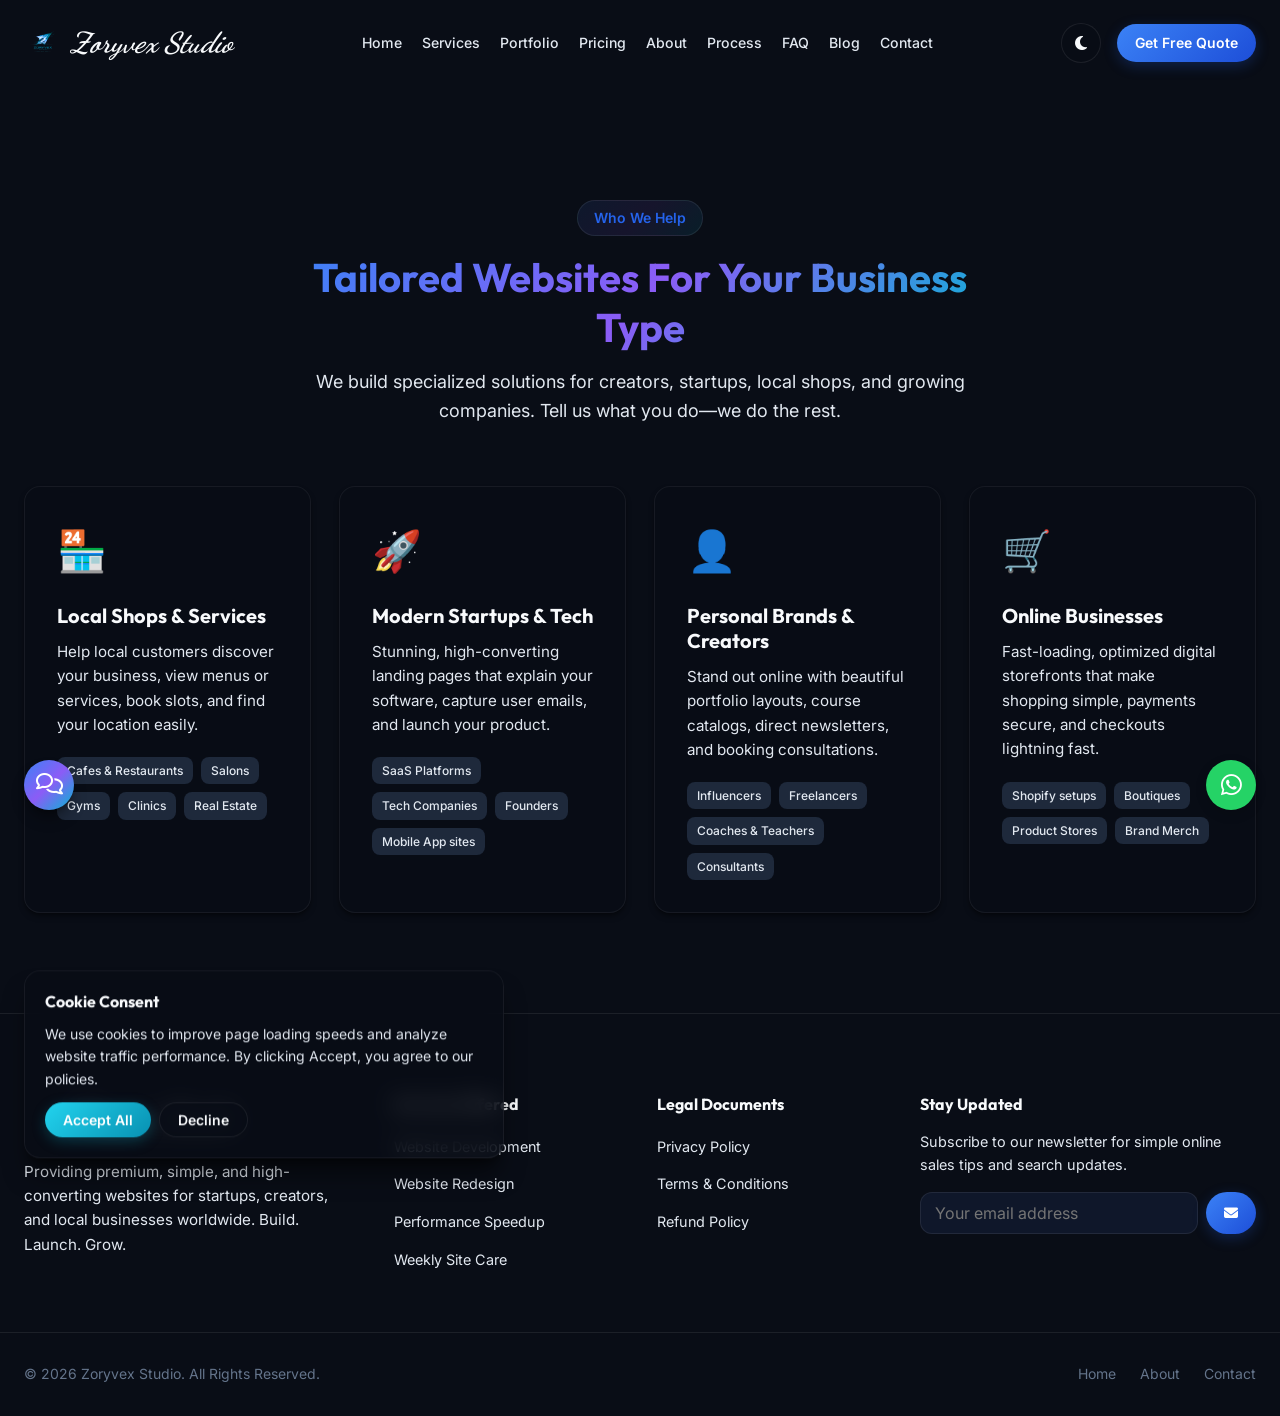
==== about.html @ 4630bd78 "Initialize Zoryvex Studio Portal" ====
<!DOCTYPE html>
<html lang="en">
<head>
  <meta charset="UTF-8">
  <meta name="viewport" content="width=device-width, initial-scale=1.0">
  <title>Zoryvex Studio | Beautiful, Fast & Professional Websites That Help Businesses Grow</title>
  
  <!-- SEO Metadata -->
  <meta name="description" content="From local shops to modern startups, Zoryvex Studio creates premium, fast, and easy-to-understand websites that build trust, attract customers, and grow your business online. Get your free quote today!">
  <meta name="keywords" content="digital agency, website builder, startup website, local business website, e-commerce storefront, personal branding, professional website design">
  <meta name="author" content="Zoryvex Studio">
  
  <!-- Open Graph / Facebook -->
  <meta property="og:type" content="website">
  <meta property="og:title" content="Zoryvex Studio | Professional Websites That Grow Your Business">
  <meta property="og:description" content="Simple, beautiful, and transparent web design for startups, creators, and local businesses. No complex tech talk—just results.">
  <meta property="og:image" content="images/hero-dashboard.png">
  
  <!-- Twitter -->
  <meta property="twitter:card" content="summary_large_image">
  <meta property="twitter:title" content="Zoryvex Studio | Professional Websites That Grow Your Business">
  <meta property="twitter:description" content="Simple, beautiful, and transparent web design for startups, creators, and local businesses. No complex tech talk—just results.">
  <meta property="twitter:image" content="images/hero-dashboard.png">

  <!-- Icons & Fonts -->
  <link rel="stylesheet" href="https://cdnjs.cloudflare.com/ajax/libs/font-awesome/6.4.0/css/all.min.css">
  <link rel="stylesheet" href="css/style.css">
</head>
<body class="dark-theme">

  <!-- ==========================================
       PAGE LOADER
       ========================================== -->
  <div id="page-loader">
    <div class="loader-spinner"></div>
  </div>

  <!-- ==========================================
       HEADER & NAVIGATION
       ========================================== -->
  <header>
    <div class="container nav-container">
      <a href="index.html" class="logo">
        <img src="images/logo.png" alt="Zoryvex Studio Logo" class="logo-icon-img">
        Zoryvex Studio
      </a>
      
      <nav>
        <ul class="nav-links">
          <li><a href="index.html">Home</a></li>
          <li><a href="services.html">Services</a></li>
          <li><a href="portfolio.html">Portfolio</a></li>
          <li><a href="pricing.html">Pricing</a></li>
          <li><a href="about.html">About</a></li>
          <li><a href="process.html">Process</a></li>
          <li><a href="faq.html">FAQ</a></li>
          <li><a href="blog.html">Blog</a></li>
          <li><a href="contact.html">Contact</a></li>
          <li class="mobile-only-cta"><a href="contact.html" class="btn btn-primary">Get Free Quote</a></li>
        </ul>
      </nav>

      <div class="header-right">
        

        <!-- Light/Dark Toggle -->
        <button id="theme-toggle" class="theme-toggle-btn" aria-label="Toggle Theme">
          <i class="fas fa-sun sun-icon"></i>
          <i class="fas fa-moon moon-icon"></i>
        </button>

        <!-- CTA Header Button -->
        <a href="contact.html" class="btn btn-primary btn-sm">Get Free Quote</a>
      </div>

      <!-- Mobile Menu Toggle Button -->
      <button id="mobile-menu-toggle" class="mobile-toggle" aria-label="Toggle Navigation Menu">
        <span class="mobile-toggle-line"></span>
        <span class="mobile-toggle-line"></span>
        <span class="mobile-toggle-line"></span>
      </button>
    </div>
  </header>

  <main style="padding-top: 100px;">
        <section id="about" class="who-we-help section">
      <div class="container">
        <div class="section-header">
          <span class="badge">Who We Help</span>
          <h2>Tailored Websites For Your Business Type</h2>
          <p>We build specialized solutions for creators, startups, local shops, and growing companies. Tell us what you do—we do the rest.</p>
        </div>
        
        <div class="who-grid">
          <!-- Card 1: Local Shops -->
          <div class="glass-card who-card">
            <div class="who-icon">🏪</div>
            <h3>Local Shops & Services</h3>
            <p>Help local customers discover your business, view menus or services, book slots, and find your location easily.</p>
            <div class="who-tags">
              <span class="who-tag">Cafes & Restaurants</span>
              <span class="who-tag">Salons</span>
              <span class="who-tag">Gyms</span>
              <span class="who-tag">Clinics</span>
              <span class="who-tag">Real Estate</span>
            </div>
          </div>

          <!-- Card 2: Startups -->
          <div class="glass-card who-card">
            <div class="who-icon">🚀</div>
            <h3>Modern Startups & Tech</h3>
            <p>Stunning, high-converting landing pages that explain your software, capture user emails, and launch your product.</p>
            <div class="who-tags">
              <span class="who-tag">SaaS Platforms</span>
              <span class="who-tag">Tech Companies</span>
              <span class="who-tag">Founders</span>
              <span class="who-tag">Mobile App sites</span>
            </div>
          </div>

          <!-- Card 3: Personal Brands -->
          <div class="glass-card who-card">
            <div class="who-icon">👤</div>
            <h3>Personal Brands & Creators</h3>
            <p>Stand out online with beautiful portfolio layouts, course catalogs, direct newsletters, and booking consultations.</p>
            <div class="who-tags">
              <span class="who-tag">Influencers</span>
              <span class="who-tag">Freelancers</span>
              <span class="who-tag">Coaches & Teachers</span>
              <span class="who-tag">Consultants</span>
            </div>
          </div>

          <!-- Card 4: E-commerce -->
          <div class="glass-card who-card">
            <div class="who-icon">🛒</div>
            <h3>Online Businesses</h3>
            <p>Fast-loading, optimized digital storefronts that make shopping simple, payments secure, and checkouts lightning fast.</p>
            <div class="who-tags">
              <span class="who-tag">Shopify setups</span>
              <span class="who-tag">Boutiques</span>
              <span class="who-tag">Product Stores</span>
              <span class="who-tag">Brand Merch</span>
            </div>
          </div>
        </div>
      </div>
    </section>

    <!-- ==========================================
         SERVICES SECTION
         ========================================== -->
        <div id="booking-modal" class="modal" aria-hidden="true" role="dialog">
      <div class="modal-content" style="max-width: 520px;">
        <div class="modal-header">
          <h3>Schedule Consultation</h3>
          <span id="close-booking-modal" class="close-modal">&times;</span>
        </div>
        <div class="modal-body">
          <div class="calendar-widget">
            <div class="calendar-header">
              <h4 id="cal-month-title">Month Year</h4>
            </div>
            
            <!-- Calendar Days Header -->
            <div class="calendar-grid">
              <div class="calendar-day-header">Su</div>
              <div class="calendar-day-header">Mo</div>
              <div class="calendar-day-header">Tu</div>
              <div class="calendar-day-header">We</div>
              <div class="calendar-day-header">Th</div>
              <div class="calendar-day-header">Fr</div>
              <div class="calendar-day-header">Sa</div>
            </div>

            <!-- Injected Calendar Days -->
            <div id="cal-days-grid" class="calendar-grid"></div>
            
            <!-- Injected Time slots -->
            <h4 style="margin-top: 16px;">Available Times (EST):</h4>
            <div id="time-slots-container" class="time-slots">
              <p style="font-size: 0.85rem; color: var(--text-tertiary);">Select a date above to display available slots.</p>
            </div>

            <button id="confirm-booking-btn" class="btn btn-accent" style="width: 100%; margin-top: 24px;">Confirm Call Slot</button>
          </div>
        </div>
      </div>
    </div>

  </main>
  
  <!-- ==========================================
       FOOTER
       ========================================== -->
  <footer>
    <div class="container footer-grid">
      <div class="footer-brand">
        <a href="index.html" class="logo">
          <img src="images/logo.png" alt="Zoryvex Studio Logo" class="logo-icon-img">
          Zoryvex Studio
        </a>
        <p>Providing premium, simple, and high-converting websites for startups, creators, and local businesses worldwide. Build. Launch. Grow.</p>
      </div>

      <div class="footer-links-col">
        <h4>Services Offered</h4>
        <ul>
          <li><a href="services.html">Website Development</a></li>
          <li><a href="services.html">Website Redesign</a></li>
          <li><a href="services.html">Performance Speedup</a></li>
          <li><a href="services.html">Weekly Site Care</a></li>
        </ul>
      </div>

      <div class="footer-links-col">
        <h4>Legal Documents</h4>
        <ul>
          <li><a href="privacy.html">Privacy Policy</a></li>
          <li><a href="terms.html">Terms & Conditions</a></li>
          <li><a href="refund.html">Refund Policy</a></li>
        </ul>
      </div>

      <div class="footer-newsletter">
        <h4>Stay Updated</h4>
        <p>Subscribe to our newsletter for simple online sales tips and search updates.</p>
        <form class="newsletter-form" onsubmit="event.preventDefault(); alert('Subscribed successfully!'); this.reset();">
          <input type="email" placeholder="Your email address" required aria-label="Newsletter email input">
          <button type="submit" class="btn btn-primary btn-sm"><i class="fas fa-envelope"></i></button>
        </form>
      </div>
    </div>

    <div class="container footer-bottom">
      <p>© 2026 Zoryvex Studio. All Rights Reserved.</p>
      <div class="footer-bottom-links">
        <a href="index.html">Home</a>
        <a href="about.html">About</a>
        <a href="contact.html">Contact</a>
      </div>
    </div>
  </footer>

  

  <!-- ==========================================
       FLOATING WHATSAPP BUTTON
       ========================================== -->
  <a href="https://wa.me/15559028822" class="floating-whatsapp" target="_blank" aria-label="Chat on WhatsApp">
    <i class="fab fa-whatsapp"></i>
  </a>

  <!-- ==========================================
       BACK TO TOP BUTTON
       ========================================== -->
  <button id="back-to-top" aria-label="Back To Top">
    <i class="fas fa-chevron-up"></i>
  </button>

  <!-- ==========================================
       LIVE CHAT WIDGET
       ========================================== -->
  <div class="live-chat-widget">
    <button id="chat-toggle" class="chat-toggle-btn" aria-label="Open Help Chat">
      <i class="far fa-comments"></i>
    </button>
    
    <div id="chat-box" class="chat-box glass-card">
      <div class="chat-header">
        <h4>Zoryvex Studio Helper</h4>
        <span id="close-chat" class="close-chat">&times;</span>
      </div>
      
      <div id="chat-messages" class="chat-messages">
        <div class="chat-msg bot">
          Hey there! 👋 Welcome to Zoryvex Studio. How can we help grow your business online today?
        </div>
      </div>

      <div class="chat-input-area">
        <input type="text" id="chat-input" placeholder="Type a message..." aria-label="Chat input message">
        <button id="chat-send" class="chat-send-btn" aria-label="Send message"><i class="fas fa-paper-plane"></i></button>
      </div>
    </div>
  </div>

  <!-- ==========================================
       COOKIE CONSENT BANNER
       ========================================== -->
  <div id="cookie-banner" class="cookie-banner glass-card">
    <h4>Cookie Consent</h4>
    <p>We use cookies to improve page loading speeds and analyze website traffic performance. By clicking Accept, you agree to our policies.</p>
    <div class="cookie-buttons">
      <button id="accept-cookies" class="btn btn-accent btn-sm">Accept All</button>
      <button id="decline-cookies" class="btn btn-secondary btn-sm">Decline</button>
    </div>
  </div>

  <!-- Core JavaScript -->
  <script src="js/app.js"></script>
</body>
</html>
---- css/style.css ----
@import url('https://fonts.googleapis.com/css2?family=Inter:wght@300;400;500;600;700&family=Outfit:wght@400;500;600;700;800&family=Dancing+Script:wght@700&display=swap');

/* --- DESIGN SYSTEM & CORE VARIABLES --- */
:root {
  /* Fonts */
  --font-heading: 'Outfit', sans-serif;
  --font-body: 'Inter', sans-serif;

  /* Theme Defaults (Light Mode) */
  --bg-primary: #ffffff;
  --bg-secondary: #f8fafc;
  --bg-tertiary: #f1f5f9;
  --text-primary: #0f172a;
  --text-secondary: #475569;
  --text-tertiary: #94a3b8;
  --border-color: rgba(15, 23, 42, 0.08);
  --border-focus: rgba(37, 99, 235, 0.4);
  --glass-bg: rgba(255, 255, 255, 0.7);
  --glass-border: rgba(15, 23, 42, 0.06);
  --shadow-sm: 0 1px 2px 0 rgba(0, 0, 0, 0.05);
  --shadow-md: 0 4px 6px -1px rgba(0, 0, 0, 0.1), 0 2px 4px -2px rgba(0, 0, 0, 0.1);
  --shadow-lg: 0 10px 15px -3px rgba(0, 0, 0, 0.1), 0 4px 6px -4px rgba(0, 0, 0, 0.1);
  --shadow-xl: 0 20px 25px -5px rgba(0, 0, 0, 0.1), 0 8px 10px -6px rgba(0, 0, 0, 0.1);
  --shadow-glow: 0 0 20px rgba(37, 99, 235, 0.15);
  --scrollbar-thumb: #cbd5e1;
  --scrollbar-track: #f1f5f9;

  /* Brand Accents (Consistent) */
  --primary: #2563eb;
  --primary-rgb: 37, 99, 235;
  --primary-hover: #1d4ed8;
  --primary-gradient: linear-gradient(135deg, #3b82f6 0%, #1d4ed8 100%);
  --secondary: #8b5cf6;
  --secondary-rgb: 139, 92, 246;
  --secondary-hover: #7c3aed;
  --secondary-gradient: linear-gradient(135deg, #a78bfa 0%, #6d28d9 100%);
  --accent: #06b6d4;
  --accent-rgb: 6, 182, 212;
  --accent-hover: #0891b2;
  --accent-gradient: linear-gradient(135deg, #22d3ee 0%, #0891b2 100%);
  
  --mixed-gradient: linear-gradient(135deg, #3b82f6 0%, #8b5cf6 50%, #06b6d4 100%);
  --mixed-gradient-glow: linear-gradient(135deg, rgba(59, 130, 246, 0.1) 0%, rgba(139, 92, 246, 0.1) 50%, rgba(6, 182, 212, 0.1) 100%);

  /* Border Radii */
  --radius-sm: 8px;
  --radius-md: 12px;
  --radius-lg: 16px;
  --radius-xl: 24px;
  --radius-full: 9999px;

  /* Transitions */
  --transition-fast: 0.15s ease;
  --transition-normal: 0.3s cubic-bezier(0.4, 0, 0.2, 1);
  --transition-slow: 0.5s cubic-bezier(0.4, 0, 0.2, 1);
}

/* --- DARK THEME OVERRIDES --- */
body.dark-theme {
  --bg-primary: #090d16;
  --bg-secondary: #0f172a;
  --bg-tertiary: #1e293b;
  --text-primary: #f8fafc;
  --text-secondary: #e2e8f0;
  --text-tertiary: #64748b;
  --border-color: rgba(248, 250, 252, 0.08);
  --border-focus: rgba(37, 99, 235, 0.6);
  --glass-bg: rgba(9, 13, 22, 0.75);
  --glass-border: rgba(248, 250, 252, 0.06);
  --shadow-sm: 0 1px 2px 0 rgba(0, 0, 0, 0.5);
  --shadow-md: 0 4px 6px -1px rgba(0, 0, 0, 0.4), 0 2px 4px -2px rgba(0, 0, 0, 0.4);
  --shadow-lg: 0 10px 15px -3px rgba(0, 0, 0, 0.4), 0 4px 6px -4px rgba(0, 0, 0, 0.4);
  --shadow-xl: 0 20px 25px -5px rgba(0, 0, 0, 0.5), 0 8px 10px -6px rgba(0, 0, 0, 0.5);
  --shadow-glow: 0 0 25px rgba(37, 99, 235, 0.25);
  --scrollbar-thumb: #334155;
  --scrollbar-track: #0f172a;
}

/* --- BASE STYLES --- */
* {
  box-sizing: border-box;
  margin: 0;
  padding: 0;
}

html {
  scroll-behavior: smooth;
}

body {
  font-family: var(--font-body);
  background-color: var(--bg-primary);
  color: var(--text-secondary);
  line-height: 1.6;
  -webkit-font-smoothing: antialiased;
  -moz-osx-font-smoothing: grayscale;
  overflow-x: hidden;
  transition: background-color var(--transition-normal), color var(--transition-normal);
}

h1, h2, h3, h4, h5, h6 {
  font-family: var(--font-heading);
  color: var(--text-primary);
  font-weight: 700;
  line-height: 1.25;
}

a {
  color: inherit;
  text-decoration: none;
  transition: color var(--transition-fast);
}

button, input, select, textarea {
  font-family: inherit;
  font-size: inherit;
}

button {
  cursor: pointer;
  border: none;
  background: none;
}

img {
  max-width: 100%;
  height: auto;
  display: block;
}

/* --- SCROLLBAR --- */
::-webkit-scrollbar {
  width: 10px;
}
::-webkit-scrollbar-track {
  background: var(--scrollbar-track);
}
::-webkit-scrollbar-thumb {
  background: var(--scrollbar-thumb);
  border-radius: var(--radius-full);
}
::-webkit-scrollbar-thumb:hover {
  background: var(--text-tertiary);
}

/* --- REUSABLE UTILITIES & LAYOUTS --- */
.container {
  width: 100%;
  max-width: 1280px;
  margin: 0 auto;
  padding: 0 24px;
}

.section {
  padding: 100px 0;
  position: relative;
}

.section-header {
  text-align: center;
  max-width: 700px;
  margin: 0 auto 60px auto;
}

.section-header h2 {
  font-size: clamp(1.8rem, 4.5vw, 2.5rem);
  margin-bottom: 16px;
  background: var(--mixed-gradient);
  -webkit-background-clip: text;
  -webkit-text-fill-color: transparent;
}

.section-header p {
  font-size: clamp(0.95rem, 1.8vw, 1.125rem);
  color: var(--text-secondary);
}

.badge {
  display: inline-block;
  padding: 6px 16px;
  border-radius: var(--radius-full);
  font-size: 0.875rem;
  font-weight: 600;
  margin-bottom: 16px;
  background: var(--mixed-gradient-glow);
  border: 1px solid var(--border-color);
  color: var(--primary);
}

/* Buttons */
.btn {
  display: inline-flex;
  align-items: center;
  justify-content: center;
  padding: 12px 28px;
  border-radius: var(--radius-full);
  font-weight: 600;
  font-size: 1rem;
  transition: all var(--transition-normal);
  gap: 8px;
}

.btn-primary {
  background: var(--primary-gradient);
  color: #ffffff;
  box-shadow: 0 4px 14px rgba(37, 99, 235, 0.25);
}
.btn-primary:hover {
  transform: translateY(-2px);
  box-shadow: 0 6px 20px rgba(37, 99, 235, 0.35);
  background: linear-gradient(135deg, #2563eb 0%, #1d4ed8 100%);
}

.btn-secondary {
  background: var(--glass-bg);
  border: 1px solid var(--border-color);
  color: var(--text-primary);
}
.btn-secondary:hover {
  background: var(--bg-tertiary);
  transform: translateY(-2px);
}

.btn-accent {
  background: var(--accent-gradient);
  color: #ffffff;
  box-shadow: 0 4px 14px rgba(6, 182, 212, 0.25);
}
.btn-accent:hover {
  transform: translateY(-2px);
  box-shadow: 0 6px 20px rgba(6, 182, 212, 0.35);
}

.btn-sm {
  padding: 8px 18px;
  font-size: 0.875rem;
}

/* Glassmorphism Card base */
.glass-card {
  background: var(--glass-bg);
  border: 1px solid var(--glass-border);
  backdrop-filter: blur(12px);
  -webkit-backdrop-filter: blur(12px);
  border-radius: var(--radius-lg);
  box-shadow: var(--shadow-md);
  transition: all var(--transition-normal);
}
.glass-card:hover {
  transform: translateY(-4px);
  box-shadow: var(--shadow-lg);
  border-color: var(--border-color);
}

/* --- PAGE LOADER --- */
#page-loader {
  position: fixed;
  top: 0;
  left: 0;
  width: 100%;
  height: 100%;
  background: var(--bg-primary);
  z-index: 9999;
  display: flex;
  justify-content: center;
  align-items: center;
  transition: opacity var(--transition-slow) ease;
}
.loader-spinner {
  width: 50px;
  height: 50px;
  border: 4px solid var(--border-color);
  border-top-color: var(--primary);
  border-radius: 50%;
  animation: spin 1s infinite linear;
}
@keyframes spin {
  0% { transform: rotate(0deg); }
  100% { transform: rotate(360deg); }
}

/* --- COOKIE CONSENT --- */
.cookie-banner {
  position: fixed;
  bottom: 24px;
  left: 24px;
  right: 24px;
  max-width: 480px;
  z-index: 1000;
  display: flex;
  flex-direction: column;
  gap: 12px;
  padding: 20px;
  box-shadow: var(--shadow-xl);
  transform: translateY(150%);
  transition: transform var(--transition-slow) cubic-bezier(0.16, 1, 0.3, 1);
}
.cookie-banner.show {
  transform: translateY(0);
}
.cookie-banner p {
  font-size: 0.875rem;
  color: var(--text-secondary);
}
.cookie-buttons {
  display: flex;
  gap: 8px;
}

/* --- NAVIGATION HEADER --- */
header {
  position: fixed;
  top: 0;
  left: 0;
  width: 100%;
  z-index: 100;
  transition: all var(--transition-normal);
}
header.scrolled {
  background: var(--glass-bg);
  backdrop-filter: blur(16px);
  -webkit-backdrop-filter: blur(16px);
  border-bottom: 1px solid var(--glass-border);
  box-shadow: var(--shadow-md);
  padding: 10px 0;
}
header:not(.scrolled) {
  padding: 20px 0;
}

.nav-container {
  display: flex;
  align-items: center;
  justify-content: space-between;
}

.logo {
  font-family: 'Dancing Script', cursive;
  font-weight: 700;
  font-style: italic;
  font-size: 1.8rem;
  color: var(--text-primary);
  display: flex;
  align-items: center;
  gap: 8px;
  white-space: nowrap;
}
.logo-icon {
  width: 32px;
  height: 32px;
  background: var(--mixed-gradient);
  border-radius: var(--radius-sm);
  display: flex;
  align-items: center;
  justify-content: center;
  color: #fff;
  font-weight: 800;
  font-family: var(--font-heading);
  font-style: normal;
}
.logo-icon-img {
  height: 38px;
  width: auto;
  object-fit: contain;
  transition: all var(--transition-fast);
}
body.dark-theme .logo-icon-img {
  filter: invert(1) hue-rotate(180deg);
  mix-blend-mode: screen;
}

.nav-links {
  display: flex;
  list-style: none;
  gap: 20px;
  align-items: center;
}
.nav-links a {
  font-weight: 500;
  font-size: 0.88rem;
  color: var(--text-secondary);
  position: relative;
}
.nav-links a:hover {
  color: var(--primary);
}
.nav-links a::after {
  content: '';
  position: absolute;
  bottom: -4px;
  left: 0;
  width: 0;
  height: 2px;
  background: var(--primary);
  transition: width var(--transition-fast);
}
.nav-links a:hover::after {
  width: 100%;
}

.header-right {
  display: flex;
  align-items: center;
  gap: 16px;
}

/* Theme Switcher Toggle */
.theme-toggle-btn {
  width: 40px;
  height: 40px;
  border-radius: var(--radius-full);
  border: 1px solid var(--border-color);
  display: flex;
  align-items: center;
  justify-content: center;
  color: var(--text-primary);
  background: var(--glass-bg);
  transition: all var(--transition-fast);
}
.theme-toggle-btn:hover {
  background: var(--bg-tertiary);
  transform: scale(1.05);
}
.theme-toggle-btn .sun-icon { display: block; }
.theme-toggle-btn .moon-icon { display: none; }
body.dark-theme .theme-toggle-btn .sun-icon { display: none; }
body.dark-theme .theme-toggle-btn .moon-icon { display: block; }

/* Menu Toggle for Mobile */
.mobile-toggle {
  display: none;
  flex-direction: column;
  justify-content: space-between;
  width: 24px;
  height: 16px;
  background: transparent;
  border: none;
  cursor: pointer;
  padding: 0;
  z-index: 1001;
}
.mobile-toggle-line {
  display: block;
  width: 100%;
  height: 2px;
  background-color: var(--text-primary);
  border-radius: var(--radius-full);
  transition: all 0.3s cubic-bezier(0.16, 1, 0.3, 1);
}
header.mobile-active .mobile-toggle-line:nth-child(1) {
  transform: translateY(7px) rotate(45deg);
}
header.mobile-active .mobile-toggle-line:nth-child(2) {
  opacity: 0;
  transform: scaleX(0);
}
header.mobile-active .mobile-toggle-line:nth-child(3) {
  transform: translateY(-7px) rotate(-45deg);
}

/* Search Overlay */
.search-btn {
  background: none;
  border: none;
  color: var(--text-primary);
  font-size: 1.1rem;
  cursor: pointer;
  display: flex;
  align-items: center;
  justify-content: center;
}
.search-container-bar {
  display: flex;
  align-items: center;
  background: var(--bg-tertiary);
  border-radius: var(--radius-full);
  padding: 4px 12px;
  border: 1px solid var(--border-color);
}
.search-container-bar input {
  background: none;
  border: none;
  outline: none;
  color: var(--text-primary);
  padding: 4px 8px;
  font-size: 0.875rem;
  width: 140px;
  transition: width var(--transition-normal);
}
.search-container-bar input:focus {
  width: 200px;
}

/* --- HERO SECTION --- */
.hero {
  min-height: 100vh;
  display: flex;
  align-items: center;
  padding-top: 140px;
  padding-bottom: 80px;
  overflow: hidden;
  background: radial-gradient(circle at 10% 20%, var(--mixed-gradient-glow), transparent 40%),
              radial-gradient(circle at 90% 80%, var(--mixed-gradient-glow), transparent 40%);
}

.hero-grid {
  display: grid;
  grid-template-columns: 1fr 1fr;
  gap: 48px;
  align-items: center;
}

.hero-content h1 {
  font-size: clamp(2.2rem, 5.5vw, 3.5rem);
  line-height: 1.15;
  margin-bottom: 24px;
}
.hero-content h1 span {
  background: var(--mixed-gradient);
  -webkit-background-clip: text;
  -webkit-text-fill-color: transparent;
}

.hero-content p {
  font-size: clamp(1rem, 2vw, 1.2rem);
  color: var(--text-secondary);
  margin-bottom: 36px;
  max-width: 540px;
}

.hero-btns {
  display: flex;
  gap: 16px;
  flex-wrap: wrap;
}

/* Floating Mockups / Interactive Preview */
.hero-visual {
  position: relative;
  display: flex;
  justify-content: center;
  align-items: center;
}

.hero-glow {
  position: absolute;
  width: 100%;
  height: 100%;
  background: var(--mixed-gradient);
  filter: blur(80px);
  opacity: 0.15;
  border-radius: 50%;
  z-index: 1;
}

.mockup-wrapper {
  position: relative;
  z-index: 2;
  width: 100%;
  max-width: 520px;
}

.mockup-main {
  transform: perspective(1000px) rotateY(-15deg) rotateX(10deg);
  border-radius: var(--radius-lg);
  border: 1px solid var(--border-color);
  box-shadow: var(--shadow-xl);
  overflow: hidden;
  transition: transform var(--transition-slow);
}
.mockup-main:hover {
  transform: perspective(1000px) rotateY(-5deg) rotateX(5deg);
}

.mockup-window-header {
  height: 28px;
  background: var(--bg-tertiary);
  display: flex;
  align-items: center;
  padding: 0 12px;
  gap: 6px;
  border-bottom: 1px solid var(--border-color);
}
.mockup-dot {
  width: 8px;
  height: 8px;
  border-radius: 50%;
  background: #ff5f56;
}
.mockup-dot:nth-child(2) { background: #ffbd2e; }
.mockup-dot:nth-child(3) { background: #27c93f; }

.mockup-content {
  background: #0f172a;
  height: 320px;
  position: relative;
  overflow: hidden;
}
.mockup-content img {
  width: 100%;
  height: 100%;
  object-fit: cover;
}

.floating-preview {
  position: absolute;
  z-index: 3;
  width: 150px;
  bottom: -30px;
  left: -20px;
  transform: rotate(5deg);
  border-radius: var(--radius-md);
  border: 1px solid var(--border-color);
  box-shadow: var(--shadow-xl);
  overflow: hidden;
  animation: float 6s ease-in-out infinite;
}

.floating-preview-header {
  height: 16px;
  background: var(--bg-tertiary);
  display: flex;
  align-items: center;
  padding: 0 6px;
  gap: 4px;
}
.floating-preview-header .mockup-dot {
  width: 5px;
  height: 5px;
}

.floating-preview-content {
  background: var(--bg-primary);
  height: 220px;
  padding: 12px;
  display: flex;
  flex-direction: column;
  gap: 8px;
}

.floating-preview-content .preview-bar {
  height: 8px;
  background: var(--border-color);
  border-radius: var(--radius-full);
}
.floating-preview-content .preview-bar.p-70 { width: 70%; }
.floating-preview-content .preview-bar.p-40 { width: 40%; }
.floating-preview-content .preview-bar.p-90 { width: 90%; background: var(--primary); }

.floating-preview-content .preview-circle {
  width: 40px;
  height: 40px;
  border-radius: 50%;
  border: 3px solid var(--primary);
  display: flex;
  align-items: center;
  justify-content: center;
  font-size: 0.75rem;
  font-weight: 700;
  color: var(--text-primary);
  margin: 8px auto;
}

.floating-code {
  position: absolute;
  z-index: 3;
  right: -30px;
  top: 20px;
  background: rgba(15, 23, 42, 0.95);
  border: 1px solid rgba(255, 255, 255, 0.15);
  backdrop-filter: blur(10px);
  padding: 16px;
  border-radius: var(--radius-md);
  box-shadow: var(--shadow-xl);
  font-family: monospace;
  font-size: 0.75rem;
  color: #a78bfa;
  width: 220px;
  animation: float 8s ease-in-out infinite 1s;
}
.floating-code span { color: #38bdf8; }
.floating-code .keyword { color: #f472b6; }
.floating-code .string { color: #4ade80; }

@keyframes float {
  0% { transform: translateY(0) rotate(5deg); }
  50% { transform: translateY(-10px) rotate(3deg); }
  100% { transform: translateY(0) rotate(5deg); }
}

/* Floating icons in background */
.floating-icon {
  position: absolute;
  width: 40px;
  height: 40px;
  background: var(--glass-bg);
  border: 1px solid var(--glass-border);
  border-radius: 50%;
  display: flex;
  align-items: center;
  justify-content: center;
  box-shadow: var(--shadow-md);
  z-index: 1;
}
.icon-html { top: 15%; left: 10%; animation: float-icon 10s infinite linear; }
.icon-css { bottom: 20%; left: 5%; animation: float-icon 12s infinite linear; }
.icon-js { top: 25%; right: 10%; animation: float-icon 9s infinite linear; }
.icon-react { bottom: 15%; right: 5%; animation: float-icon 11s infinite linear; }

@keyframes float-icon {
  0% { transform: translateY(0) rotate(0deg); }
  50% { transform: translateY(-15px) rotate(180deg); }
  100% { transform: translateY(0) rotate(360deg); }
}

/* --- TRUST SECTION --- */
.trust {
  padding: 40px 0;
  border-top: 1px solid var(--border-color);
  border-bottom: 1px solid var(--border-color);
  background: var(--bg-secondary);
}

.trust-content {
  display: flex;
  align-items: center;
  justify-content: space-between;
  flex-wrap: wrap;
  gap: 32px;
}

.trust-title {
  display: flex;
  flex-direction: column;
  gap: 4px;
}
.stars {
  color: #eab308;
  font-size: 1.1rem;
}
.trust-title p {
  font-weight: 600;
  font-size: 0.95rem;
  color: var(--text-primary);
}

.trust-stats {
  display: flex;
  gap: 48px;
  flex-wrap: wrap;
}

.stat-item {
  display: flex;
  flex-direction: column;
}
.stat-num {
  font-size: 2rem;
  font-weight: 800;
  font-family: var(--font-heading);
  color: var(--text-primary);
  background: var(--mixed-gradient);
  -webkit-background-clip: text;
  -webkit-text-fill-color: transparent;
}
.stat-lbl {
  font-size: 0.875rem;
  color: var(--text-secondary);
  font-weight: 500;
}

/* --- WHO WE HELP --- */
.who-we-help {
  background: var(--bg-primary);
}

.who-grid {
  display: grid;
  grid-template-columns: repeat(auto-fit, minmax(280px, 1fr));
  gap: 28px;
}

.who-card {
  padding: 32px;
  text-align: left;
}

.who-icon {
  font-size: 2.5rem;
  margin-bottom: 20px;
}

.who-card h3 {
  font-size: 1.25rem;
  margin-bottom: 12px;
}

.who-card p {
  font-size: 0.95rem;
  color: var(--text-secondary);
  margin-bottom: 20px;
}

.who-tags {
  display: flex;
  flex-wrap: wrap;
  gap: 8px;
}

.who-tag {
  background: var(--bg-tertiary);
  color: var(--text-secondary);
  padding: 4px 10px;
  border-radius: var(--radius-sm);
  font-size: 0.75rem;
  font-weight: 500;
}

/* --- SERVICES --- */
.services {
  background: var(--bg-secondary);
}

.services-grid {
  display: grid;
  grid-template-columns: repeat(auto-fit, minmax(260px, 1fr));
  gap: 28px;
}

.service-card {
  padding: 36px;
  height: 100%;
}

.service-icon-box {
  width: 48px;
  height: 48px;
  border-radius: var(--radius-md);
  background: var(--mixed-gradient-glow);
  border: 1px solid var(--border-color);
  color: var(--primary);
  display: flex;
  align-items: center;
  justify-content: center;
  font-size: 1.25rem;
  margin-bottom: 24px;
}

.service-card h3 {
  font-size: 1.35rem;
  margin-bottom: 16px;
}

.service-list {
  list-style: none;
  display: flex;
  flex-direction: column;
  gap: 10px;
}
.service-list li {
  display: flex;
  align-items: center;
  gap: 10px;
  font-size: 0.95rem;
  color: var(--text-secondary);
}
.service-list li svg {
  color: var(--accent);
  flex-shrink: 0;
}

/* --- WHY CHOOSE US --- */
.why-us {
  background: var(--bg-primary);
}

.why-grid {
  display: grid;
  grid-template-columns: repeat(auto-fit, minmax(220px, 1fr));
  gap: 24px;
}

.why-card {
  padding: 24px;
  display: flex;
  flex-direction: column;
  gap: 12px;
  border-radius: var(--radius-md);
}

.why-icon-sm {
  width: 36px;
  height: 36px;
  background: rgba(37, 99, 235, 0.1);
  color: var(--primary);
  border-radius: var(--radius-sm);
  display: flex;
  align-items: center;
  justify-content: center;
  font-size: 1.1rem;
}

.why-card h3 {
  font-size: 1.125rem;
}
.why-card p {
  font-size: 0.875rem;
  color: var(--text-secondary);
}

/* --- INTERACTIVE PRICING CALCULATOR --- */
.calculator-section {
  background: var(--bg-secondary);
}

.calculator-card {
  max-width: 800px;
  margin: 0 auto;
  padding: 40px;
  box-shadow: var(--shadow-lg);
}

.calculator-grid {
  display: grid;
  grid-template-columns: 1.2fr 0.8fr;
  gap: 40px;
}

.calc-options {
  display: flex;
  flex-direction: column;
  gap: 24px;
}

.calc-group {
  display: flex;
  flex-direction: column;
  gap: 8px;
}
.calc-group label {
  font-weight: 600;
  font-size: 0.95rem;
  color: var(--text-primary);
}

.calc-range {
  width: 100%;
  accent-color: var(--primary);
  height: 6px;
  background: var(--border-color);
  border-radius: var(--radius-full);
  outline: none;
}

.calc-range-lbls {
  display: flex;
  justify-content: space-between;
  font-size: 0.8rem;
  color: var(--text-tertiary);
}

.calc-checkboxes {
  display: flex;
  flex-direction: column;
  gap: 12px;
}

.calc-checkbox-item {
  display: flex;
  align-items: center;
  gap: 10px;
  cursor: pointer;
  font-size: 0.95rem;
  color: var(--text-secondary);
}
.calc-checkbox-item input {
  width: 16px;
  height: 16px;
  accent-color: var(--primary);
}

.calc-select {
  padding: 10px 14px;
  border-radius: var(--radius-sm);
  border: 1px solid var(--border-color);
  background: var(--bg-primary);
  color: var(--text-primary);
  outline: none;
  transition: border-color var(--transition-fast);
}
.calc-select:focus {
  border-color: var(--primary);
}

.calc-result-box {
  background: var(--mixed-gradient-glow);
  border: 1px solid var(--border-color);
  border-radius: var(--radius-md);
  padding: 32px;
  display: flex;
  flex-direction: column;
  justify-content: center;
  align-items: center;
  text-align: center;
  height: 100%;
}

.calc-price {
  font-size: 2.75rem;
  font-weight: 800;
  font-family: var(--font-heading);
  color: var(--text-primary);
  margin: 12px 0;
  background: var(--mixed-gradient);
  -webkit-background-clip: text;
  -webkit-text-fill-color: transparent;
}

.calc-result-box p {
  font-size: 0.875rem;
  color: var(--text-secondary);
}

/* --- OUR PROCESS --- */
.process {
  background: var(--bg-primary);
}

.process-flow {
  display: flex;
  flex-direction: column;
  gap: 32px;
  max-width: 800px;
  margin: 0 auto;
  position: relative;
}
.process-flow::before {
  content: '';
  position: absolute;
  left: 31px;
  top: 10px;
  bottom: 10px;
  width: 2px;
  background: var(--border-color);
  z-index: 1;
}

.process-step {
  display: flex;
  gap: 24px;
  position: relative;
  z-index: 2;
  transition: all var(--transition-normal);
}

.process-badge {
  width: 64px;
  height: 64px;
  border-radius: 50%;
  background: var(--bg-secondary);
  border: 2px solid var(--border-color);
  color: var(--text-primary);
  display: flex;
  align-items: center;
  justify-content: center;
  font-weight: 700;
  font-size: 1.1rem;
  flex-shrink: 0;
  transition: all var(--transition-normal);
}
.process-step:hover .process-badge {
  background: var(--primary);
  border-color: var(--primary);
  color: #fff;
  box-shadow: 0 0 15px rgba(37, 99, 235, 0.4);
}

.process-info {
  background: var(--glass-bg);
  border: 1px solid var(--glass-border);
  border-radius: var(--radius-md);
  padding: 24px;
  flex-grow: 1;
}
.process-info h3 {
  font-size: 1.2rem;
  margin-bottom: 8px;
}
.process-info p {
  font-size: 0.95rem;
  color: var(--text-secondary);
}

/* --- PORTFOLIO --- */
.portfolio {
  background: var(--bg-secondary);
}

.portfolio-filters {
  display: flex;
  justify-content: center;
  gap: 12px;
  margin-bottom: 40px;
  flex-wrap: wrap;
}
.filter-btn {
  padding: 8px 20px;
  border-radius: var(--radius-full);
  border: 1px solid var(--border-color);
  font-weight: 600;
  font-size: 0.875rem;
  color: var(--text-secondary);
  background: var(--glass-bg);
  transition: all var(--transition-fast);
}
.filter-btn.active, .filter-btn:hover {
  background: var(--primary);
  color: #fff;
  border-color: var(--primary);
  box-shadow: 0 4px 10px rgba(37, 99, 235, 0.2);
}

.portfolio-grid {
  display: grid;
  grid-template-columns: repeat(auto-fit, minmax(min(100%, 320px), 1fr));
  gap: 32px;
}

.portfolio-card {
  overflow: hidden;
  display: flex;
  flex-direction: column;
}

.portfolio-img-box {
  position: relative;
  height: 220px;
  overflow: hidden;
  background: var(--bg-tertiary);
  border-bottom: 1px solid var(--border-color);
}
.portfolio-img-box img {
  width: 100%;
  height: 100%;
  object-fit: cover;
  transition: transform var(--transition-slow);
}
.portfolio-card:hover .portfolio-img-box img {
  transform: scale(1.05);
}

.portfolio-tag-overlay {
  position: absolute;
  top: 16px;
  left: 16px;
  background: rgba(15, 23, 42, 0.8);
  color: #fff;
  padding: 4px 10px;
  border-radius: var(--radius-sm);
  font-size: 0.75rem;
  font-weight: 600;
  backdrop-filter: blur(4px);
}

.portfolio-card-info {
  padding: 24px;
  display: flex;
  flex-direction: column;
  flex-grow: 1;
}
.portfolio-card-info h3 {
  font-size: 1.25rem;
  margin-bottom: 10px;
}
.portfolio-card-info p {
  font-size: 0.9rem;
  color: var(--text-secondary);
  margin-bottom: 16px;
  display: -webkit-box;
  -webkit-line-clamp: 2;
  -webkit-box-orient: vertical;
  overflow: hidden;
}

.portfolio-tech-list {
  display: flex;
  flex-wrap: wrap;
  gap: 6px;
  margin-bottom: 20px;
}
.portfolio-tech-tag {
  background: var(--bg-tertiary);
  color: var(--text-secondary);
  font-size: 0.75rem;
  font-weight: 500;
  padding: 2px 8px;
  border-radius: var(--radius-sm);
}

.portfolio-actions {
  display: flex;
  gap: 12px;
  margin-top: auto;
}
.portfolio-actions .btn {
  flex: 1;
}

/* Case Study Modal */
.modal {
  position: fixed;
  top: 0;
  left: 0;
  width: 100%;
  height: 100%;
  background: rgba(0, 0, 0, 0.5);
  backdrop-filter: blur(8px);
  z-index: 2000;
  display: flex;
  justify-content: center;
  align-items: center;
  opacity: 0;
  pointer-events: none;
  transition: opacity var(--transition-normal);
}
.modal.show {
  opacity: 1;
  pointer-events: all;
}

.modal-content {
  background: var(--bg-primary);
  border: 1px solid var(--border-color);
  border-radius: var(--radius-lg);
  width: 100%;
  max-width: 680px;
  max-height: 85vh;
  overflow-y: auto;
  box-shadow: var(--shadow-xl);
  transform: scale(0.9);
  transition: transform var(--transition-normal);
}
.modal.show .modal-content {
  transform: scale(1);
}

.modal-header {
  padding: 20px 24px;
  border-bottom: 1px solid var(--border-color);
  display: flex;
  justify-content: space-between;
  align-items: center;
  position: sticky;
  top: 0;
  background: var(--bg-primary);
  z-index: 10;
}
.modal-header h3 {
  font-size: 1.5rem;
}
.close-modal {
  font-size: 1.5rem;
  color: var(--text-secondary);
  cursor: pointer;
}
.close-modal:hover {
  color: var(--text-primary);
}

.modal-body {
  padding: 24px;
}
.modal-body img {
  border-radius: var(--radius-md);
  margin-bottom: 20px;
}
.modal-section-title {
  font-size: 1.15rem;
  font-weight: 600;
  color: var(--text-primary);
  margin: 20px 0 8px 0;
}

/* --- PRICING --- */
.pricing {
  background: var(--bg-primary);
}

.pricing-grid {
  display: grid;
  grid-template-columns: repeat(auto-fit, minmax(260px, 1fr));
  gap: 32px;
}

.pricing-card {
  padding: 40px 32px;
  position: relative;
  display: flex;
  flex-direction: column;
}
.pricing-card.featured {
  border: 2px solid var(--primary);
  box-shadow: var(--shadow-xl);
}
.pricing-ribbon {
  position: absolute;
  top: 16px;
  right: 16px;
  background: var(--primary-gradient);
  color: #fff;
  padding: 4px 12px;
  border-radius: var(--radius-full);
  font-size: 0.75rem;
  font-weight: 700;
}

.price-tier {
  font-size: 1.5rem;
  margin-bottom: 8px;
}
.price-value {
  font-size: 2.5rem;
  font-weight: 800;
  font-family: var(--font-heading);
  color: var(--text-primary);
  margin-bottom: 4px;
}
.price-period {
  font-size: 0.875rem;
  color: var(--text-tertiary);
  margin-bottom: 24px;
}

.pricing-features {
  list-style: none;
  display: flex;
  flex-direction: column;
  gap: 12px;
  margin-bottom: 36px;
}
.pricing-features li {
  display: flex;
  align-items: center;
  gap: 10px;
  font-size: 0.95rem;
}
.pricing-features li svg {
  color: var(--primary);
}

.pricing-card .btn {
  margin-top: auto;
}

/* --- CLIENT DASHBOARD & PROJECT TRACKER --- */
.client-dashboard {
  background: var(--bg-secondary);
}

.dashboard-card {
  max-width: 900px;
  margin: 0 auto;
  padding: 40px;
  box-shadow: var(--shadow-lg);
}

.dashboard-login-box {
  text-align: center;
  max-width: 420px;
  margin: 0 auto;
  display: flex;
  flex-direction: column;
  gap: 20px;
}

.dashboard-input-group {
  display: flex;
  flex-direction: column;
  gap: 6px;
  text-align: left;
}
.dashboard-input-group label {
  font-size: 0.875rem;
  font-weight: 600;
  color: var(--text-primary);
}
.dashboard-input-group input {
  padding: 12px 16px;
  border-radius: var(--radius-md);
  border: 1px solid var(--border-color);
  background: var(--bg-primary);
  color: var(--text-primary);
  outline: none;
}
.dashboard-input-group input:focus {
  border-color: var(--primary);
}

.dashboard-demo-tip {
  font-size: 0.8rem;
  color: var(--text-tertiary);
  background: var(--bg-tertiary);
  padding: 8px 12px;
  border-radius: var(--radius-sm);
  display: inline-block;
  margin-top: 10px;
}

.dashboard-view-box {
  display: none; /* Shown via JS */
}

.dashboard-view-header {
  display: flex;
  justify-content: space-between;
  align-items: center;
  border-bottom: 1px solid var(--border-color);
  padding-bottom: 20px;
  margin-bottom: 24px;
}
.dashboard-client-info h3 {
  font-size: 1.35rem;
}
.dashboard-client-info p {
  font-size: 0.875rem;
  color: var(--text-tertiary);
}

.tracker-container {
  background: var(--bg-primary);
  border: 1px solid var(--border-color);
  border-radius: var(--radius-md);
  padding: 24px;
  margin-bottom: 28px;
}

.tracker-title {
  font-weight: 600;
  color: var(--text-primary);
  margin-bottom: 16px;
  display: flex;
  justify-content: space-between;
}

.tracker-bar-bg {
  height: 8px;
  background: var(--bg-tertiary);
  border-radius: var(--radius-full);
  margin-bottom: 24px;
  overflow: hidden;
}
.tracker-bar-fill {
  height: 100%;
  background: var(--mixed-gradient);
  width: 0%; /* Dynamic */
  transition: width var(--transition-slow);
}

.tracker-steps {
  display: flex;
  justify-content: space-between;
  position: relative;
}
.tracker-step-node {
  display: flex;
  flex-direction: column;
  align-items: center;
  gap: 8px;
  font-size: 0.75rem;
  font-weight: 600;
  color: var(--text-tertiary);
  position: relative;
  z-index: 2;
  width: 80px;
  text-align: center;
}
.tracker-step-dot {
  width: 16px;
  height: 16px;
  border-radius: 50%;
  background: var(--bg-primary);
  border: 3px solid var(--border-color);
  transition: all var(--transition-fast);
}
.tracker-step-node.completed {
  color: var(--primary);
}
.tracker-step-node.completed .tracker-step-dot {
  background: var(--primary);
  border-color: var(--primary);
  box-shadow: 0 0 8px rgba(37, 99, 235, 0.4);
}
.tracker-step-node.active {
  color: var(--accent);
}
.tracker-step-node.active .tracker-step-dot {
  border-color: var(--accent);
  background: var(--bg-primary);
}

.dashboard-details-grid {
  display: grid;
  grid-template-columns: 1.2fr 0.8fr;
  gap: 28px;
}

.dashboard-panel {
  background: var(--bg-primary);
  border: 1px solid var(--border-color);
  border-radius: var(--radius-md);
  padding: 20px;
}
.dashboard-panel h4 {
  font-size: 1.1rem;
  margin-bottom: 14px;
  border-bottom: 1px solid var(--border-color);
  padding-bottom: 8px;
}

.dashboard-links-list {
  display: flex;
  flex-direction: column;
  gap: 12px;
}
.dashboard-link-item {
  display: flex;
  align-items: center;
  justify-content: space-between;
  font-size: 0.9rem;
  color: var(--text-secondary);
}
.dashboard-link-item a {
  color: var(--primary);
  font-weight: 500;
}
.dashboard-link-item a:hover {
  text-decoration: underline;
}

.dashboard-milestones-list {
  display: flex;
  flex-direction: column;
  gap: 12px;
}
.milestone-item {
  display: flex;
  gap: 10px;
  font-size: 0.875rem;
}
.milestone-icon {
  color: var(--text-tertiary);
  flex-shrink: 0;
}
.milestone-item.done .milestone-icon {
  color: var(--accent);
}

/* --- TESTIMONIALS --- */
.testimonials {
  background: var(--bg-primary);
  overflow: hidden;
}

.testimonials-slider-container {
  position: relative;
  max-width: 1000px;
  margin: 0 auto;
}

.testimonials-track {
  display: flex;
  transition: transform var(--transition-slow);
  gap: 24px;
}

.testimonial-slide {
  flex: 0 0 calc(50% - 12px);
  min-width: 280px;
  padding: 32px;
  display: flex;
  flex-direction: column;
  gap: 16px;
}

.testimonial-user {
  display: flex;
  align-items: center;
  gap: 16px;
}
.testimonial-avatar {
  width: 48px;
  height: 48px;
  border-radius: 50%;
  object-fit: cover;
  background: var(--bg-tertiary);
}
.testimonial-user-info h4 {
  font-size: 1rem;
}
.testimonial-user-info p {
  font-size: 0.8rem;
  color: var(--text-tertiary);
}

.testimonial-rating {
  color: #eab308;
  font-size: 0.95rem;
}

.testimonial-text {
  font-size: 0.95rem;
  font-style: italic;
  color: var(--text-secondary);
}

.slider-nav {
  display: flex;
  justify-content: center;
  gap: 12px;
  margin-top: 32px;
}
.slider-btn {
  width: 40px;
  height: 40px;
  border-radius: 50%;
  border: 1px solid var(--border-color);
  background: var(--glass-bg);
  color: var(--text-primary);
  display: flex;
  align-items: center;
  justify-content: center;
  transition: all var(--transition-fast);
}
.slider-btn:hover {
  background: var(--primary);
  color: #fff;
  border-color: var(--primary);
}

/* --- FAQ --- */
.faq {
  background: var(--bg-secondary);
}

.faq-accordion {
  max-width: 800px;
  margin: 0 auto;
  display: flex;
  flex-direction: column;
  gap: 16px;
}

.faq-item {
  border-radius: var(--radius-md);
  overflow: hidden;
  border: 1px solid var(--border-color);
  background: var(--glass-bg);
  transition: border-color var(--transition-normal);
}

.faq-question {
  width: 100%;
  padding: 20px 24px;
  display: flex;
  justify-content: space-between;
  align-items: center;
  font-size: 1.1rem;
  font-weight: 600;
  color: var(--text-primary);
  text-align: left;
}

.faq-icon-arrow {
  transition: transform var(--transition-normal);
  color: var(--text-secondary);
}
.faq-item.active .faq-icon-arrow {
  transform: rotate(180deg);
  color: var(--primary);
}

.faq-answer {
  max-height: 0;
  overflow: hidden;
  transition: max-height var(--transition-normal) ease-out;
}
.faq-answer-content {
  padding: 0 24px 20px 24px;
  color: var(--text-secondary);
  font-size: 0.95rem;
}

/* --- BLOG --- */
.blog {
  background: var(--bg-primary);
}

.blog-grid {
  display: grid;
  grid-template-columns: repeat(auto-fit, minmax(min(100%, 320px), 1fr));
  gap: 32px;
}

.blog-card {
  display: flex;
  flex-direction: column;
  overflow: hidden;
}

.blog-img-box {
  height: 200px;
  overflow: hidden;
  background: var(--bg-tertiary);
  border-bottom: 1px solid var(--border-color);
}
.blog-img-box img {
  width: 100%;
  height: 100%;
  object-fit: cover;
  transition: transform var(--transition-slow);
}
.blog-card:hover .blog-img-box img {
  transform: scale(1.05);
}

.blog-card-content {
  padding: 24px;
  display: flex;
  flex-direction: column;
  flex-grow: 1;
}

.blog-meta {
  display: flex;
  gap: 12px;
  font-size: 0.8rem;
  color: var(--text-tertiary);
  margin-bottom: 12px;
}

.blog-card-content h3 {
  font-size: 1.25rem;
  margin-bottom: 12px;
  display: -webkit-box;
  -webkit-line-clamp: 2;
  -webkit-box-orient: vertical;
  overflow: hidden;
}

.blog-card-content p {
  font-size: 0.9rem;
  color: var(--text-secondary);
  margin-bottom: 16px;
  display: -webkit-box;
  -webkit-line-clamp: 3;
  -webkit-box-orient: vertical;
  overflow: hidden;
}

.blog-read-more {
  margin-top: auto;
  font-weight: 600;
  font-size: 0.9rem;
  color: var(--primary);
  display: inline-flex;
  align-items: center;
  gap: 6px;
}
.blog-read-more:hover {
  color: var(--primary-hover);
}

/* --- CONTACT --- */
.contact {
  background: var(--bg-secondary);
}

.contact-grid {
  display: grid;
  grid-template-columns: 1fr 1fr;
  gap: 48px;
  align-items: flex-start;
}

.contact-info {
  display: flex;
  flex-direction: column;
  gap: 32px;
}

.contact-info h3 {
  font-size: 1.8rem;
  margin-bottom: 8px;
}

.contact-details {
  display: flex;
  flex-direction: column;
  gap: 20px;
}

.contact-item-box {
  display: flex;
  align-items: center;
  gap: 16px;
}
.contact-item-icon {
  width: 44px;
  height: 44px;
  border-radius: var(--radius-sm);
  background: var(--mixed-gradient-glow);
  border: 1px solid var(--border-color);
  color: var(--primary);
  display: flex;
  align-items: center;
  justify-content: center;
  font-size: 1.15rem;
}
.contact-item-txt h4 {
  font-size: 0.9rem;
  color: var(--text-tertiary);
}
.contact-item-txt p {
  font-weight: 600;
  color: var(--text-primary);
}

.social-links {
  display: flex;
  gap: 12px;
  flex-wrap: wrap;
}
.social-icon-btn {
  width: 40px;
  height: 40px;
  border-radius: var(--radius-sm);
  border: 1px solid var(--border-color);
  background: var(--glass-bg);
  color: var(--text-primary);
  display: flex;
  align-items: center;
  justify-content: center;
  transition: all var(--transition-fast);
}
.social-icon-btn:hover {
  background: var(--primary);
  color: #fff;
  border-color: var(--primary);
}

.map-container {
  border-radius: var(--radius-lg);
  overflow: hidden;
  border: 1px solid var(--border-color);
  height: 220px;
}
.map-container iframe {
  width: 100%;
  height: 100%;
  border: none;
}

/* Quote Wizard Form styles */
.contact-form-wizard {
  padding: 40px;
}

.wizard-steps-indicator {
  display: flex;
  justify-content: space-between;
  margin-bottom: 32px;
  position: relative;
}
.wizard-steps-indicator::before {
  content: '';
  position: absolute;
  top: 15px;
  left: 10px;
  right: 10px;
  height: 2px;
  background: var(--border-color);
  z-index: 1;
}
.wizard-indicator-fill {
  position: absolute;
  top: 15px;
  left: 10px;
  height: 2px;
  background: var(--primary);
  width: 0%;
  transition: width var(--transition-normal);
  z-index: 2;
}

.wizard-ind-node {
  position: relative;
  z-index: 3;
  width: 32px;
  height: 32px;
  border-radius: 50%;
  background: var(--bg-secondary);
  border: 2px solid var(--border-color);
  display: flex;
  align-items: center;
  justify-content: center;
  font-size: 0.8rem;
  font-weight: 700;
  color: var(--text-secondary);
  transition: all var(--transition-normal);
}
.wizard-ind-node.active {
  border-color: var(--primary);
  background: var(--primary);
  color: #fff;
  box-shadow: 0 0 10px rgba(37, 99, 235, 0.4);
}
.wizard-ind-node.completed {
  border-color: var(--accent);
  background: var(--accent);
  color: #fff;
}

.wizard-step-pane {
  display: none;
}
.wizard-step-pane.active {
  display: block;
}

.wizard-form-group {
  display: flex;
  flex-direction: column;
  gap: 8px;
  margin-bottom: 20px;
}
.wizard-form-group label {
  font-weight: 600;
  font-size: 0.9rem;
  color: var(--text-primary);
}
.wizard-form-group input, .wizard-form-group textarea, .wizard-form-group select {
  padding: 12px 16px;
  border-radius: var(--radius-md);
  border: 1px solid var(--border-color);
  background: var(--bg-primary);
  color: var(--text-primary);
  outline: none;
  transition: border-color var(--transition-fast);
}
.wizard-form-group input:focus, .wizard-form-group textarea:focus, .wizard-form-group select:focus {
  border-color: var(--primary);
}

.wizard-actions {
  display: flex;
  justify-content: space-between;
  margin-top: 32px;
}

/* Appointment Modal / Booking Scheduler */
.calendar-widget {
  display: flex;
  flex-direction: column;
  gap: 16px;
}
.calendar-header {
  display: flex;
  justify-content: space-between;
  align-items: center;
}
.calendar-grid {
  display: grid;
  grid-template-columns: repeat(7, 1fr);
  gap: 8px;
  text-align: center;
}
.calendar-day-header {
  font-size: 0.8rem;
  font-weight: 600;
  color: var(--text-tertiary);
  padding: 4px;
}
.calendar-day-btn {
  padding: 10px 4px;
  border-radius: var(--radius-sm);
  font-size: 0.875rem;
  color: var(--text-primary);
  border: 1px solid transparent;
  transition: all var(--transition-fast);
}
.calendar-day-btn:hover:not(:disabled) {
  background: var(--bg-tertiary);
}
.calendar-day-btn.active {
  background: var(--primary);
  color: #fff;
  border-color: var(--primary);
}
.calendar-day-btn:disabled {
  color: var(--text-tertiary);
  opacity: 0.3;
  cursor: not-allowed;
}

.time-slots {
  display: grid;
  grid-template-columns: repeat(3, 1fr);
  gap: 8px;
  margin-top: 12px;
}
.time-slot-btn {
  padding: 10px;
  border: 1px solid var(--border-color);
  border-radius: var(--radius-sm);
  font-size: 0.875rem;
  text-align: center;
  transition: all var(--transition-fast);
  color: var(--text-primary);
}
.time-slot-btn:hover {
  background: var(--bg-tertiary);
}
.time-slot-btn.active {
  background: var(--accent);
  color: #fff;
  border-color: var(--accent);
}

/* --- FOOTER --- */
footer {
  background: var(--bg-primary);
  border-top: 1px solid var(--border-color);
  padding: 80px 0 30px 0;
}

.footer-grid {
  display: grid;
  grid-template-columns: 1.5fr 1fr 1fr 1.5fr;
  gap: 48px;
  margin-bottom: 60px;
}

.footer-brand {
  display: flex;
  flex-direction: column;
  gap: 20px;
}
.footer-brand p {
  font-size: 0.95rem;
  color: var(--text-secondary);
}

.footer-links-col {
  display: flex;
  flex-direction: column;
  gap: 20px;
}
.footer-links-col h4 {
  font-size: 1rem;
}
.footer-links-col ul {
  list-style: none;
  display: flex;
  flex-direction: column;
  gap: 12px;
}
.footer-links-col ul a {
  font-size: 0.9rem;
  color: var(--text-secondary);
}
.footer-links-col ul a:hover {
  color: var(--primary);
}

.footer-newsletter {
  display: flex;
  flex-direction: column;
  gap: 16px;
}
.footer-newsletter h4 {
  font-size: 1rem;
}
.footer-newsletter p {
  font-size: 0.9rem;
  color: var(--text-secondary);
}
.newsletter-form {
  display: flex;
  gap: 8px;
}
.newsletter-form input {
  flex-grow: 1;
  padding: 10px 14px;
  border-radius: var(--radius-md);
  border: 1px solid var(--border-color);
  outline: none;
  background: var(--bg-secondary);
  color: var(--text-primary);
}
.newsletter-form input:focus {
  border-color: var(--primary);
}

.footer-bottom {
  display: flex;
  justify-content: space-between;
  align-items: center;
  border-top: 1px solid var(--border-color);
  padding-top: 30px;
  flex-wrap: wrap;
  gap: 20px;
  font-size: 0.875rem;
  color: var(--text-tertiary);
}

.footer-bottom-links {
  display: flex;
  gap: 24px;
}

/* --- STICKY CTA BAR --- */
.sticky-cta-bar {
  position: fixed;
  bottom: 0;
  left: 0;
  width: 100%;
  background: var(--glass-bg);
  backdrop-filter: blur(12px);
  -webkit-backdrop-filter: blur(12px);
  border-top: 1px solid var(--glass-border);
  padding: 12px 0;
  z-index: 99;
  box-shadow: 0 -4px 10px rgba(0,0,0,0.05);
  transform: translateY(100%);
  transition: transform var(--transition-normal);
}
.sticky-cta-bar.show {
  transform: translateY(0);
}
.sticky-cta-content {
  display: flex;
  justify-content: space-between;
  align-items: center;
  flex-wrap: wrap;
  gap: 16px;
}
.sticky-cta-txt p {
  font-weight: 700;
  color: var(--text-primary);
}
.sticky-cta-txt span {
  font-size: 0.8rem;
  color: var(--text-tertiary);
}

/* --- FLOATING WHATSAPP BUTTON --- */
.floating-whatsapp {
  position: fixed;
  bottom: 90px;
  right: 24px;
  width: 50px;
  height: 50px;
  background: #25d366;
  color: #fff;
  border-radius: 50%;
  display: flex;
  align-items: center;
  justify-content: center;
  box-shadow: 0 4px 12px rgba(0,0,0,0.15);
  z-index: 98;
  font-size: 1.5rem;
  transition: all var(--transition-fast);
}
.floating-whatsapp:hover {
  transform: scale(1.08);
  box-shadow: 0 6px 16px rgba(37, 211, 102, 0.4);
}

/* --- BACK TO TOP BUTTON --- */
#back-to-top {
  position: fixed;
  bottom: 150px;
  right: 24px;
  width: 40px;
  height: 40px;
  background: var(--glass-bg);
  border: 1px solid var(--border-color);
  color: var(--text-primary);
  border-radius: 50%;
  display: flex;
  align-items: center;
  justify-content: center;
  box-shadow: var(--shadow-md);
  z-index: 97;
  opacity: 0;
  pointer-events: none;
  transition: all var(--transition-fast);
}
#back-to-top.show {
  opacity: 1;
  pointer-events: all;
}
#back-to-top:hover {
  background: var(--primary);
  color: #fff;
  border-color: var(--primary);
}

/* --- LIVE CHAT WIDGET --- */
.live-chat-widget {
  position: fixed;
  bottom: 90px;
  left: 24px;
  z-index: 1000;
}
.chat-toggle-btn {
  width: 50px;
  height: 50px;
  background: var(--mixed-gradient);
  color: #fff;
  border-radius: 50%;
  display: flex;
  align-items: center;
  justify-content: center;
  font-size: 1.35rem;
  box-shadow: var(--shadow-lg);
}

.chat-box {
  position: absolute;
  bottom: 60px;
  left: 0;
  width: 320px;
  height: 400px;
  box-shadow: var(--shadow-xl);
  display: flex;
  flex-direction: column;
  overflow: hidden;
  transform: scale(0);
  transform-origin: bottom left;
  transition: transform var(--transition-normal);
}
.chat-box.show {
  transform: scale(1);
}

.chat-header {
  background: var(--mixed-gradient);
  color: #fff;
  padding: 16px;
  display: flex;
  justify-content: space-between;
  align-items: center;
}
.chat-header h4 {
  font-size: 0.95rem;
}
.close-chat {
  cursor: pointer;
  font-size: 1.1rem;
}

.chat-messages {
  flex-grow: 1;
  padding: 16px;
  overflow-y: auto;
  display: flex;
  flex-direction: column;
  gap: 12px;
  background: var(--bg-primary);
}
.chat-msg {
  max-width: 80%;
  padding: 10px 14px;
  border-radius: var(--radius-md);
  font-size: 0.85rem;
  line-height: 1.4;
}
.chat-msg.bot {
  background: var(--bg-tertiary);
  color: var(--text-primary);
  align-self: flex-start;
  border-bottom-left-radius: 2px;
}
.chat-msg.user {
  background: var(--primary);
  color: #fff;
  align-self: flex-end;
  border-bottom-right-radius: 2px;
}

.chat-input-area {
  padding: 12px;
  border-top: 1px solid var(--border-color);
  display: flex;
  gap: 8px;
  background: var(--bg-secondary);
}
.chat-input-area input {
  flex-grow: 1;
  padding: 8px 12px;
  border: 1px solid var(--border-color);
  border-radius: var(--radius-full);
  outline: none;
  background: var(--bg-primary);
  color: var(--text-primary);
  font-size: 0.85rem;
}
.chat-send-btn {
  color: var(--primary);
  font-size: 1.1rem;
  display: flex;
  align-items: center;
  justify-content: center;
}

/* --- RESPONSIVE BREAKPOINTS --- */
@media (max-width: 1024px) {
  .hero-content h1 {
    font-size: 3rem;
  }
  .footer-grid {
    grid-template-columns: 1fr 1fr;
    gap: 32px;
  }
}
.mobile-only-cta {
  display: none;
}

@media (max-width: 992px) {
  .section {
    padding: 70px 0;
  }
  .section-header h2 {
    font-size: 2rem;
  }
  .hero {
    padding-top: 100px;
    text-align: center;
  }
  .hero-grid {
    grid-template-columns: 1fr;
    gap: 40px;
  }
  .hero-content p {
    margin-left: auto;
    margin-right: auto;
  }
  .hero-btns {
    justify-content: center;
  }
  .mockup-wrapper {
    margin: 0 auto;
  }
  .floating-code {
    display: none;
  }
  .nav-links {
    display: flex;
    flex-direction: column;
    position: absolute;
    top: 100%;
    left: 0;
    width: 100%;
    background: rgba(11, 16, 32, 0.95);
    backdrop-filter: blur(20px);
    -webkit-backdrop-filter: blur(20px);
    border-bottom: 1px solid var(--border-color);
    padding: 32px 24px;
    gap: 16px;
    z-index: 999;
    
    /* Collapsed animation state */
    opacity: 0;
    visibility: hidden;
    transform: translateY(-20px);
    transition: transform 0.3s cubic-bezier(0.16, 1, 0.3, 1), 
                opacity 0.3s cubic-bezier(0.16, 1, 0.3, 1),
                visibility 0.3s;
  }
  body.light-theme .nav-links {
    background: rgba(255, 255, 255, 0.95);
  }
  .nav-links li {
    width: 100%;
    text-align: center;
  }
  .nav-links a {
    display: block;
    width: 100%;
    padding: 12px 0;
    font-size: 1.1rem;
    font-weight: 600;
    transition: all var(--transition-fast);
  }
  .nav-links a:hover,
  .nav-links a:active {
    color: var(--primary);
    transform: scale(1.03);
  }
  .mobile-only-cta {
    display: block;
    width: 100%;
    margin-top: 10px;
  }
  .mobile-only-cta .btn {
    width: 100%;
    text-align: center;
    padding: 14px 24px;
  }
  .mobile-toggle {
    display: flex;
  }
  .header-right .btn,
  .search-container-bar {
    display: none !important;
  }
  .contact-grid {
    grid-template-columns: 1fr;
    gap: 40px;
  }
  .calculator-grid {
    grid-template-columns: 1fr;
  }
  .dashboard-details-grid {
    grid-template-columns: 1fr;
  }
  .testimonial-slide {
    flex: 0 0 100%;
  }
}

/* Dynamic Mobile Menu CSS */
header.mobile-active .nav-links {
  opacity: 1;
  visibility: visible;
  transform: translateY(0);
}
header.mobile-active .header-right {
  display: none;
}
body.no-scroll {
  overflow: hidden;
  height: 100vh;
}

/* --- ADDITIONAL SERVICES TABLE & PRICING REDESIGN --- */
table {
  border-spacing: 0;
  width: 100%;
}
table th {
  padding: 16px;
  border-bottom: 2px solid var(--border-color);
  font-family: var(--font-heading);
  font-size: 1.1rem;
  color: var(--text-primary);
}
table td {
  padding: 14px 16px;
  border-bottom: 1px solid var(--border-color);
  transition: background-color var(--transition-fast);
}
table tbody tr:hover td {
  background-color: rgba(37, 99, 235, 0.04);
}
body.dark-theme table tbody tr:hover td {
  background-color: rgba(37, 99, 235, 0.1);
}

@media (max-width: 600px) {
  table th, table td {
    padding: 10px 8px;
    font-size: 0.85rem;
  }
}

/* --- PRIVACY POLICY PAGE --- */
.toc-link {
  color: var(--text-secondary);
  text-decoration: none;
  transition: color var(--transition-fast), padding-left var(--transition-fast);
  display: block;
  padding: 6px 0;
  border-left: 2px solid transparent;
  padding-left: 10px;
}
.toc-link:hover, .toc-link.active {
  color: var(--primary);
  border-left-color: var(--primary);
  padding-left: 14px;
  font-weight: 600;
}

@media (max-width: 900px) {
  .privacy-sidebar {
    display: none !important;
  }
  .privacy-hero .container {
    grid-template-columns: 1fr !important;
    text-align: center;
    gap: 30px !important;
  }
  .privacy-hero .container div:last-child {
    order: -1;
  }
  .privacy-document-body {
    grid-column: span 2;
  }
  main .container {
    grid-template-columns: 1fr !important;
  }
  .info-collect-grid {
    grid-template-columns: 1fr !important;
  }
}

@media (max-width: 600px) {
  .contact-card-grid {
    grid-template-columns: 1fr !important;
    gap: 20px !important;
  }
  .rights-grid {
    grid-template-columns: 1fr !important;
  }
}

/* --- ABOUT GRID & STATS RESPONSIVENESS --- */
.about-grid {
  display: grid;
  grid-template-columns: 1.2fr 0.8fr;
  gap: 40px;
  align-items: center;
}
.stats-panel {
  display: grid;
  grid-template-columns: 1fr 1fr;
  gap: 20px;
  text-align: center;
}
@media (max-width: 900px) {
  .about-grid {
    grid-template-columns: 1fr;
    gap: 30px;
    text-align: center;
  }
}
@media (max-width: 480px) {
  .stats-panel {
    grid-template-columns: 1fr;
  }
}

/* --- FLUID PAGE SPACING --- */
.section {
  padding: clamp(60px, 8vw, 100px) 0;
}

/* --- TOUCH COMPLIANCE (MIN 48x48PX TARGETS) --- */
#back-to-top {
  width: 48px;
  height: 48px;
}
.close-chat {
  padding: 12px;
  margin: -12px;
}
.close-modal {
  padding: 12px;
  margin: -12px;
  cursor: pointer;
}

/* --- ACCESSIBILITY FOCUS STATES --- */
a:focus-visible, 
button:focus-visible, 
input:focus-visible, 
select:focus-visible, 
textarea:focus-visible {
  outline: 3px solid var(--primary);
  outline-offset: 4px;
}

/* --- CHATBOX MOBILE STRETCH --- */
@media (max-width: 400px) {
  .live-chat-widget {
    left: 12px;
    right: 12px;
  }
  .chat-box {
    width: calc(100vw - 24px);
    left: 0;
  }
}

/* --- WIZARD FORM MOBILE SPACING --- */
@media (max-width: 480px) {
  .contact-form-wizard {
    padding: clamp(16px, 4vw, 24px);
  }
  .wizard-steps-indicator {
    margin-bottom: 20px;
  }
  .wizard-ind-node {
    width: 28px;
    height: 28px;
    font-size: 0.75rem;
  }
}
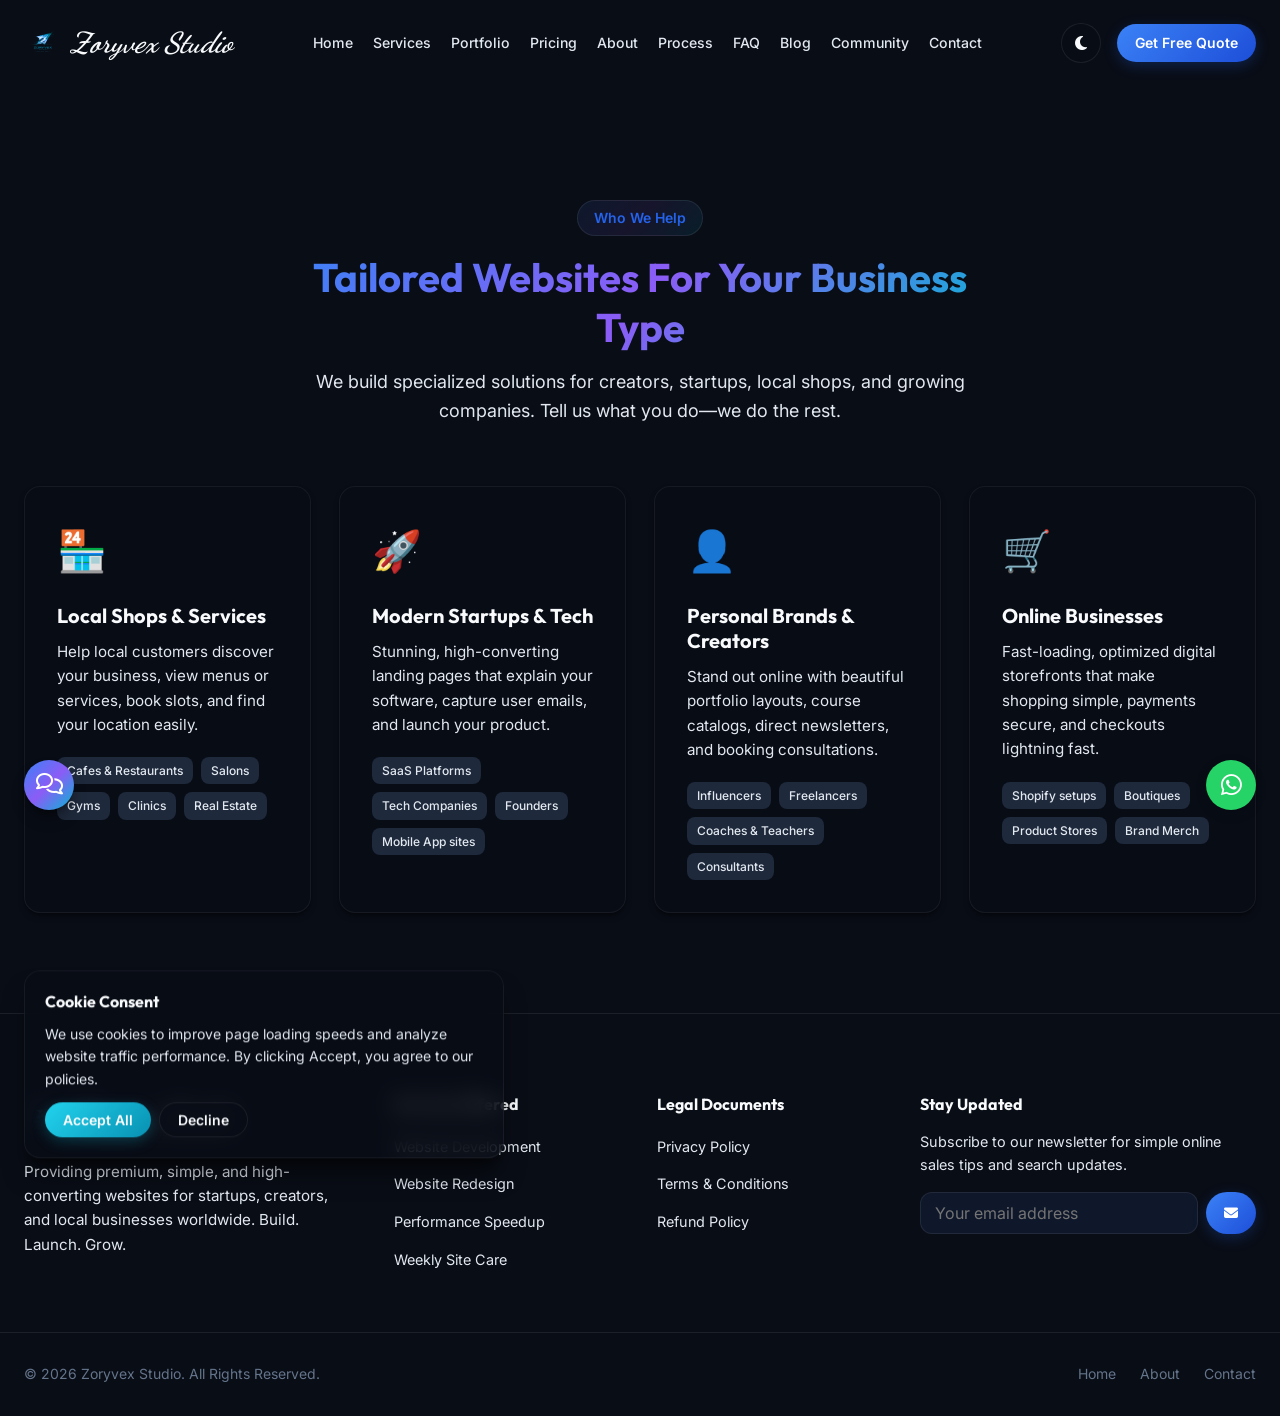
==== commit 5ee678e8: "Create Zoryvex Creator & Developer Community page with registration form and WhatsApp joining instru" ====
--- a/about.html
+++ b/about.html
@@ -55,6 +55,7 @@
           <li><a href="process.html">Process</a></li>
           <li><a href="faq.html">FAQ</a></li>
           <li><a href="blog.html">Blog</a></li>
+          <li><a href="community.html">Community</a></li>
           <li><a href="contact.html">Contact</a></li>
           <li class="mobile-only-cta"><a href="contact.html" class="btn btn-primary">Get Free Quote</a></li>
         </ul>
--- a/css/style.css
+++ b/css/style.css
@@ -85,6 +85,9 @@
 
 html {
   scroll-behavior: smooth;
+  overflow-x: hidden;
+  width: 100%;
+  max-width: 100%;
 }
 
 body {
@@ -95,6 +98,9 @@
   -webkit-font-smoothing: antialiased;
   -moz-osx-font-smoothing: grayscale;
   overflow-x: hidden;
+  width: 100%;
+  max-width: 100%;
+  position: relative;
   transition: background-color var(--transition-normal), color var(--transition-normal);
 }
 
@@ -103,6 +109,8 @@
   color: var(--text-primary);
   font-weight: 700;
   line-height: 1.25;
+  overflow-wrap: break-word;
+  word-break: break-word;
 }
 
 a {
@@ -914,42 +922,68 @@
 }
 
 .calculator-card {
-  max-width: 800px;
+  max-width: 960px;
+  width: 100%;
+  box-sizing: border-box;
   margin: 0 auto;
-  padding: 40px;
-  box-shadow: var(--shadow-lg);
+  padding: clamp(16px, 4vw, 36px);
+  box-shadow: var(--shadow-xl);
+  border: 1px solid var(--border-color);
+  overflow: hidden;
 }
 
 .calculator-grid {
   display: grid;
-  grid-template-columns: 1.2fr 0.8fr;
-  gap: 40px;
+  grid-template-columns: 1.25fr 0.75fr;
+  gap: 36px;
+  align-items: start;
+  width: 100%;
+  max-width: 100%;
+  box-sizing: border-box;
 }
 
 .calc-options {
   display: flex;
   flex-direction: column;
-  gap: 24px;
+  gap: 20px;
+  width: 100%;
+  max-width: 100%;
+  min-width: 0;
+  box-sizing: border-box;
 }
 
 .calc-group {
   display: flex;
   flex-direction: column;
   gap: 8px;
+  width: 100%;
+  max-width: 100%;
+  min-width: 0;
+  box-sizing: border-box;
 }
 .calc-group label {
   font-weight: 600;
   font-size: 0.95rem;
   color: var(--text-primary);
+  display: flex;
+  justify-content: space-between;
+  align-items: center;
+  flex-wrap: wrap;
+  gap: 4px;
 }
 
 .calc-range {
   width: 100%;
+  max-width: 100%;
+  box-sizing: border-box;
   accent-color: var(--primary);
-  height: 6px;
-  background: var(--border-color);
+  height: 8px;
+  background: var(--bg-tertiary);
   border-radius: var(--radius-full);
   outline: none;
+  cursor: pointer;
+  border: 1px solid var(--border-color);
+  display: block;
 }
 
 .calc-range-lbls {
@@ -957,56 +991,91 @@
   justify-content: space-between;
   font-size: 0.8rem;
   color: var(--text-tertiary);
+  font-weight: 500;
 }
 
 .calc-checkboxes {
   display: flex;
   flex-direction: column;
+  gap: 10px;
+  width: 100%;
+  max-width: 100%;
+  min-width: 0;
+  box-sizing: border-box;
+}
+
+.calc-checkbox-item {
+  display: flex;
+  align-items: center;
   gap: 12px;
-}
-
-.calc-checkbox-item {
-  display: flex;
-  align-items: center;
-  gap: 10px;
+  padding: 10px 14px;
+  background: var(--glass-bg);
+  border: 1px solid var(--border-color);
+  border-radius: var(--radius-sm);
   cursor: pointer;
-  font-size: 0.95rem;
-  color: var(--text-secondary);
+  font-size: 0.875rem;
+  color: var(--text-primary);
+  transition: all var(--transition-fast);
+  user-select: none;
+  width: 100%;
+  max-width: 100%;
+  box-sizing: border-box;
+  word-break: break-word;
+}
+.calc-checkbox-item:hover {
+  border-color: var(--primary);
+  background: rgba(37, 99, 235, 0.05);
 }
 .calc-checkbox-item input {
-  width: 16px;
-  height: 16px;
+  width: 18px;
+  height: 18px;
+  flex-shrink: 0;
   accent-color: var(--primary);
+  cursor: pointer;
 }
 
 .calc-select {
+  width: 100%;
+  max-width: 100%;
+  box-sizing: border-box;
   padding: 10px 14px;
   border-radius: var(--radius-sm);
   border: 1px solid var(--border-color);
   background: var(--bg-primary);
   color: var(--text-primary);
   outline: none;
-  transition: border-color var(--transition-fast);
+  font-size: 0.9rem;
+  font-family: inherit;
+  transition: border-color var(--transition-fast), box-shadow var(--transition-fast);
+  cursor: pointer;
+  text-overflow: ellipsis;
 }
 .calc-select:focus {
   border-color: var(--primary);
+  box-shadow: 0 0 0 3px rgba(37, 99, 235, 0.2);
 }
 
 .calc-result-box {
-  background: var(--mixed-gradient-glow);
-  border: 1px solid var(--border-color);
+  background: var(--glass-bg);
+  border: 1px solid rgba(37, 99, 235, 0.3);
   border-radius: var(--radius-md);
-  padding: 32px;
+  padding: clamp(20px, 4vw, 32px);
   display: flex;
   flex-direction: column;
   justify-content: center;
   align-items: center;
   text-align: center;
-  height: 100%;
+  box-shadow: var(--shadow-lg);
+  position: sticky;
+  top: 100px;
+  width: 100%;
+  max-width: 100%;
+  min-width: 0;
+  box-sizing: border-box;
 }
 
 .calc-price {
-  font-size: 2.75rem;
+  font-size: clamp(1.6rem, 4vw, 2.5rem);
   font-weight: 800;
   font-family: var(--font-heading);
   color: var(--text-primary);
@@ -1014,10 +1083,11 @@
   background: var(--mixed-gradient);
   -webkit-background-clip: text;
   -webkit-text-fill-color: transparent;
+  word-break: break-word;
 }
 
 .calc-result-box p {
-  font-size: 0.875rem;
+  font-size: 0.85rem;
   color: var(--text-secondary);
 }
 
@@ -1223,9 +1293,11 @@
   pointer-events: none;
   transition: opacity var(--transition-normal);
 }
-.modal.show {
-  opacity: 1;
-  pointer-events: all;
+.modal.show,
+.modal.active {
+  opacity: 1 !important;
+  pointer-events: all !important;
+  display: flex !important;
 }
 
 .modal-content {
@@ -1240,8 +1312,9 @@
   transform: scale(0.9);
   transition: transform var(--transition-normal);
 }
-.modal.show .modal-content {
-  transform: scale(1);
+.modal.show .modal-content,
+.modal.active .modal-content {
+  transform: scale(1) !important;
 }
 
 .modal-header {
@@ -1575,8 +1648,8 @@
 
 .testimonial-slide {
   flex: 0 0 calc(50% - 12px);
-  min-width: 280px;
-  padding: 32px;
+  min-width: min(100%, 280px);
+  padding: clamp(16px, 4vw, 32px);
   display: flex;
   flex-direction: column;
   gap: 16px;
@@ -1652,10 +1725,16 @@
 
 .faq-item {
   border-radius: var(--radius-md);
-  overflow: hidden;
   border: 1px solid var(--border-color);
   background: var(--glass-bg);
-  transition: border-color var(--transition-normal);
+  transition: all var(--transition-normal);
+  margin-bottom: 16px;
+  overflow: hidden;
+}
+details.faq-item[open],
+.faq-item.active {
+  border-color: var(--primary);
+  background: var(--bg-secondary);
 }
 
 .faq-question {
@@ -1664,30 +1743,53 @@
   display: flex;
   justify-content: space-between;
   align-items: center;
-  font-size: 1.1rem;
+  font-size: 1.05rem;
   font-weight: 600;
   color: var(--text-primary);
   text-align: left;
+  background: transparent;
+  border: none;
+  cursor: pointer;
+  outline: none;
+  font-family: inherit;
+  user-select: none;
+  list-style: none;
+}
+summary.faq-question::-webkit-details-marker,
+summary.faq-question::marker {
+  display: none !important;
+  content: "";
+}
+.faq-question * {
+  pointer-events: none;
 }
 
 .faq-icon-arrow {
   transition: transform var(--transition-normal);
   color: var(--text-secondary);
 }
+details.faq-item[open] .faq-icon-arrow,
 .faq-item.active .faq-icon-arrow {
   transform: rotate(180deg);
   color: var(--primary);
 }
 
 .faq-answer {
-  max-height: 0;
   overflow: hidden;
-  transition: max-height var(--transition-normal) ease-out;
+  transition: all var(--transition-normal) ease-out;
+}
+details.faq-item[open] .faq-answer,
+.faq-item.active .faq-answer {
+  display: block !important;
+  max-height: 1000px !important;
+  opacity: 1 !important;
+  visibility: visible !important;
 }
 .faq-answer-content {
   padding: 0 24px 20px 24px;
   color: var(--text-secondary);
   font-size: 0.95rem;
+  line-height: 1.6;
 }
 
 /* --- BLOG --- */
@@ -1780,17 +1882,29 @@
   grid-template-columns: 1fr 1fr;
   gap: 48px;
   align-items: flex-start;
+  width: 100%;
+  max-width: 100%;
+  box-sizing: border-box;
 }
 
 .contact-info {
   display: flex;
   flex-direction: column;
-  gap: 32px;
-}
-
+  gap: 28px;
+  width: 100%;
+  max-width: 100%;
+  min-width: 0;
+  box-sizing: border-box;
+}
+
+.contact-info h1,
+.contact-info h2,
 .contact-info h3 {
-  font-size: 1.8rem;
-  margin-bottom: 8px;
+  font-size: clamp(1.35rem, 5vw, 2.2rem);
+  word-break: break-word;
+  overflow-wrap: break-word;
+  line-height: 1.3;
+  color: var(--text-primary);
 }
 
 .contact-details {
@@ -1862,14 +1976,21 @@
 
 /* Quote Wizard Form styles */
 .contact-form-wizard {
-  padding: 40px;
+  padding: clamp(16px, 4vw, 36px);
+  width: 100%;
+  max-width: 100%;
+  box-sizing: border-box;
+  overflow: hidden;
 }
 
 .wizard-steps-indicator {
   display: flex;
   justify-content: space-between;
-  margin-bottom: 32px;
+  margin-bottom: 28px;
   position: relative;
+  width: 100%;
+  max-width: 100%;
+  box-sizing: border-box;
 }
 .wizard-steps-indicator::before {
   content: '';
@@ -1922,6 +2043,9 @@
 
 .wizard-step-pane {
   display: none;
+  width: 100%;
+  max-width: 100%;
+  box-sizing: border-box;
 }
 .wizard-step-pane.active {
   display: block;
@@ -1932,6 +2056,9 @@
   flex-direction: column;
   gap: 8px;
   margin-bottom: 20px;
+  width: 100%;
+  max-width: 100%;
+  box-sizing: border-box;
 }
 .wizard-form-group label {
   font-weight: 600;
@@ -1939,6 +2066,9 @@
   color: var(--text-primary);
 }
 .wizard-form-group input, .wizard-form-group textarea, .wizard-form-group select {
+  width: 100%;
+  max-width: 100%;
+  box-sizing: border-box;
   padding: 12px 16px;
   border-radius: var(--radius-md);
   border: 1px solid var(--border-color);
@@ -1946,6 +2076,7 @@
   color: var(--text-primary);
   outline: none;
   transition: border-color var(--transition-fast);
+  text-overflow: ellipsis;
 }
 .wizard-form-group input:focus, .wizard-form-group textarea:focus, .wizard-form-group select:focus {
   border-color: var(--primary);
@@ -2429,6 +2560,10 @@
   .testimonial-slide {
     flex: 0 0 100%;
   }
+  .footer-grid {
+    grid-template-columns: 1fr !important;
+    gap: 40px !important;
+  }
 }
 
 /* Dynamic Mobile Menu CSS */
@@ -2582,15 +2717,35 @@
   outline-offset: 4px;
 }
 
-/* --- CHATBOX MOBILE STRETCH --- */
-@media (max-width: 400px) {
+/* --- CHATBOX & WIDGET MOBILE SEPARATION --- */
+@media (max-width: 768px) {
+  .floating-whatsapp {
+    bottom: 76px !important;
+    right: 16px !important;
+    left: auto !important;
+    width: 44px !important;
+    height: 44px !important;
+    font-size: 1.25rem !important;
+    z-index: 998 !important;
+  }
+  #back-to-top {
+    bottom: 20px !important;
+    right: 16px !important;
+    left: auto !important;
+    width: 44px !important;
+    height: 44px !important;
+    z-index: 997 !important;
+  }
   .live-chat-widget {
-    left: 12px;
-    right: 12px;
+    bottom: 20px !important;
+    left: 16px !important;
+    right: auto !important;
+    z-index: 999 !important;
   }
   .chat-box {
-    width: calc(100vw - 24px);
     left: 0;
+    width: min(320px, calc(100vw - 32px));
+    max-width: calc(100vw - 32px);
   }
 }
 
@@ -2609,5 +2764,66 @@
   }
 }
 
-
-
+/* --- ULTRA-WIDE, 4K & 5K DISPLAY ENHANCEMENTS (2000px - 5120px) --- */
+@media (min-width: 2000px) {
+  .container {
+    max-width: 1600px;
+  }
+  .hero-content h1 {
+    font-size: clamp(3.5rem, 4.5vw, 5.5rem);
+  }
+  .section-header h2 {
+    font-size: clamp(2.5rem, 3.5vw, 4rem);
+  }
+}
+@media (min-width: 2880px) {
+  .container {
+    max-width: 1800px;
+  }
+  body {
+    font-size: 1.15rem;
+  }
+}
+
+/* --- ULTRA-COMPACT & MICRO DEVICE BREAKPOINTS (240px - 340px) --- */
+@media (max-width: 340px) {
+  .container {
+    padding: 0 10px;
+  }
+  h1, h2, h3, h4, .logo {
+    word-break: break-word;
+    overflow-wrap: break-word;
+  }
+  .logo {
+    font-size: 1.1rem;
+    gap: 6px;
+  }
+  .logo-icon-img {
+    width: 28px;
+    height: 28px;
+  }
+  .hero-content h1 {
+    font-size: clamp(1.5rem, 7vw, 2.2rem);
+  }
+  .section-header h2 {
+    font-size: clamp(1.3rem, 6vw, 1.8rem);
+  }
+  .hero-btns {
+    flex-direction: column;
+    width: 100%;
+    gap: 10px;
+  }
+  .hero-btns .btn {
+    width: 100%;
+    text-align: center;
+    padding: 10px 14px;
+    font-size: 0.85rem;
+  }
+  .trust-stats, .stats-panel {
+    grid-template-columns: 1fr;
+    gap: 12px;
+  }
+  .portfolio-card, .glass-card, .service-card, .blog-card {
+    padding: 16px;
+  }
+}
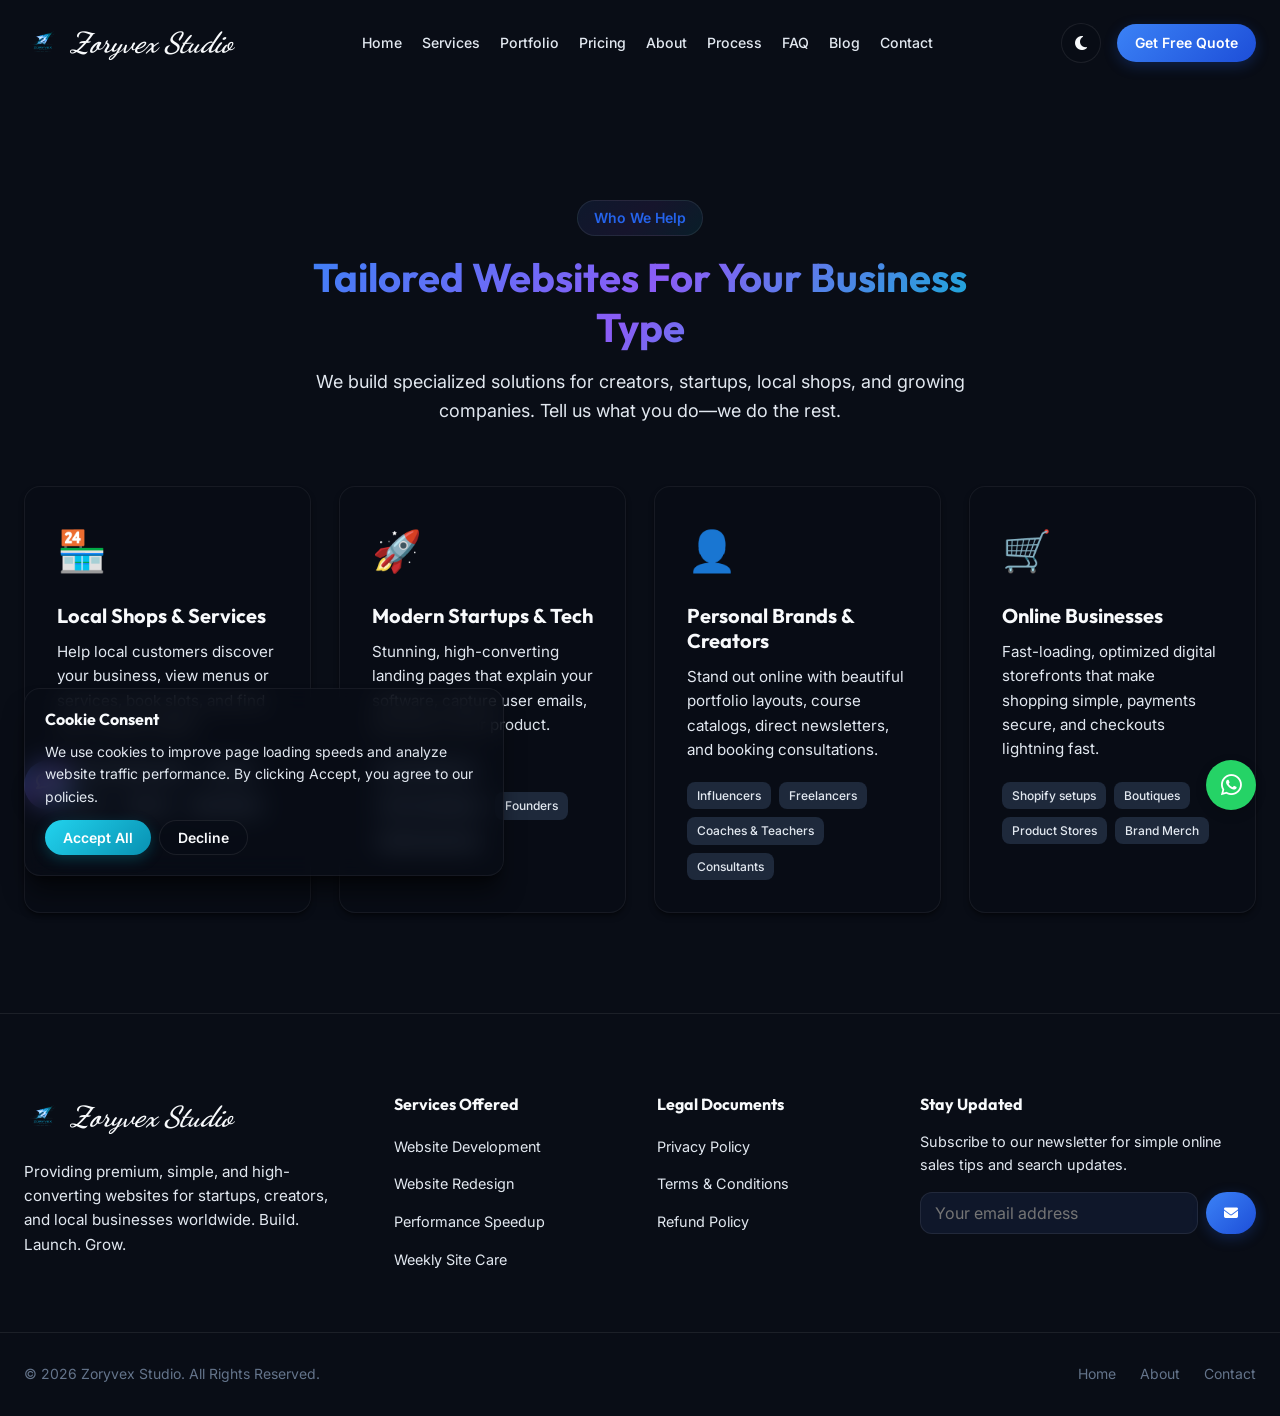
==== commit d291fe62: "Hide community link from main header navbar while preserving it in the footer list on all pages" ====
--- a/about.html
+++ b/about.html
@@ -55,7 +55,6 @@
           <li><a href="process.html">Process</a></li>
           <li><a href="faq.html">FAQ</a></li>
           <li><a href="blog.html">Blog</a></li>
-          <li><a href="community.html">Community</a></li>
           <li><a href="contact.html">Contact</a></li>
           <li class="mobile-only-cta"><a href="contact.html" class="btn btn-primary">Get Free Quote</a></li>
         </ul>
--- a/css/style.css
+++ b/css/style.css
@@ -328,8 +328,6 @@
   background: var(--glass-bg);
   backdrop-filter: blur(16px);
   -webkit-backdrop-filter: blur(16px);
-  border-bottom: 1px solid var(--glass-border);
-  box-shadow: var(--shadow-md);
   padding: 10px 0;
 }
 header:not(.scrolled) {
@@ -2827,3 +2825,15 @@
     padding: 16px;
   }
 }
+
+/* --- COLLAPSIBLE SKILLS DROPDOWN --- */
+details.skills-dropdown[open] summary i {
+  transform: rotate(180deg);
+  color: var(--primary) !important;
+}
+details.skills-dropdown summary::-webkit-details-marker {
+  display: none;
+}
+details.skills-dropdown summary {
+  outline: none;
+}
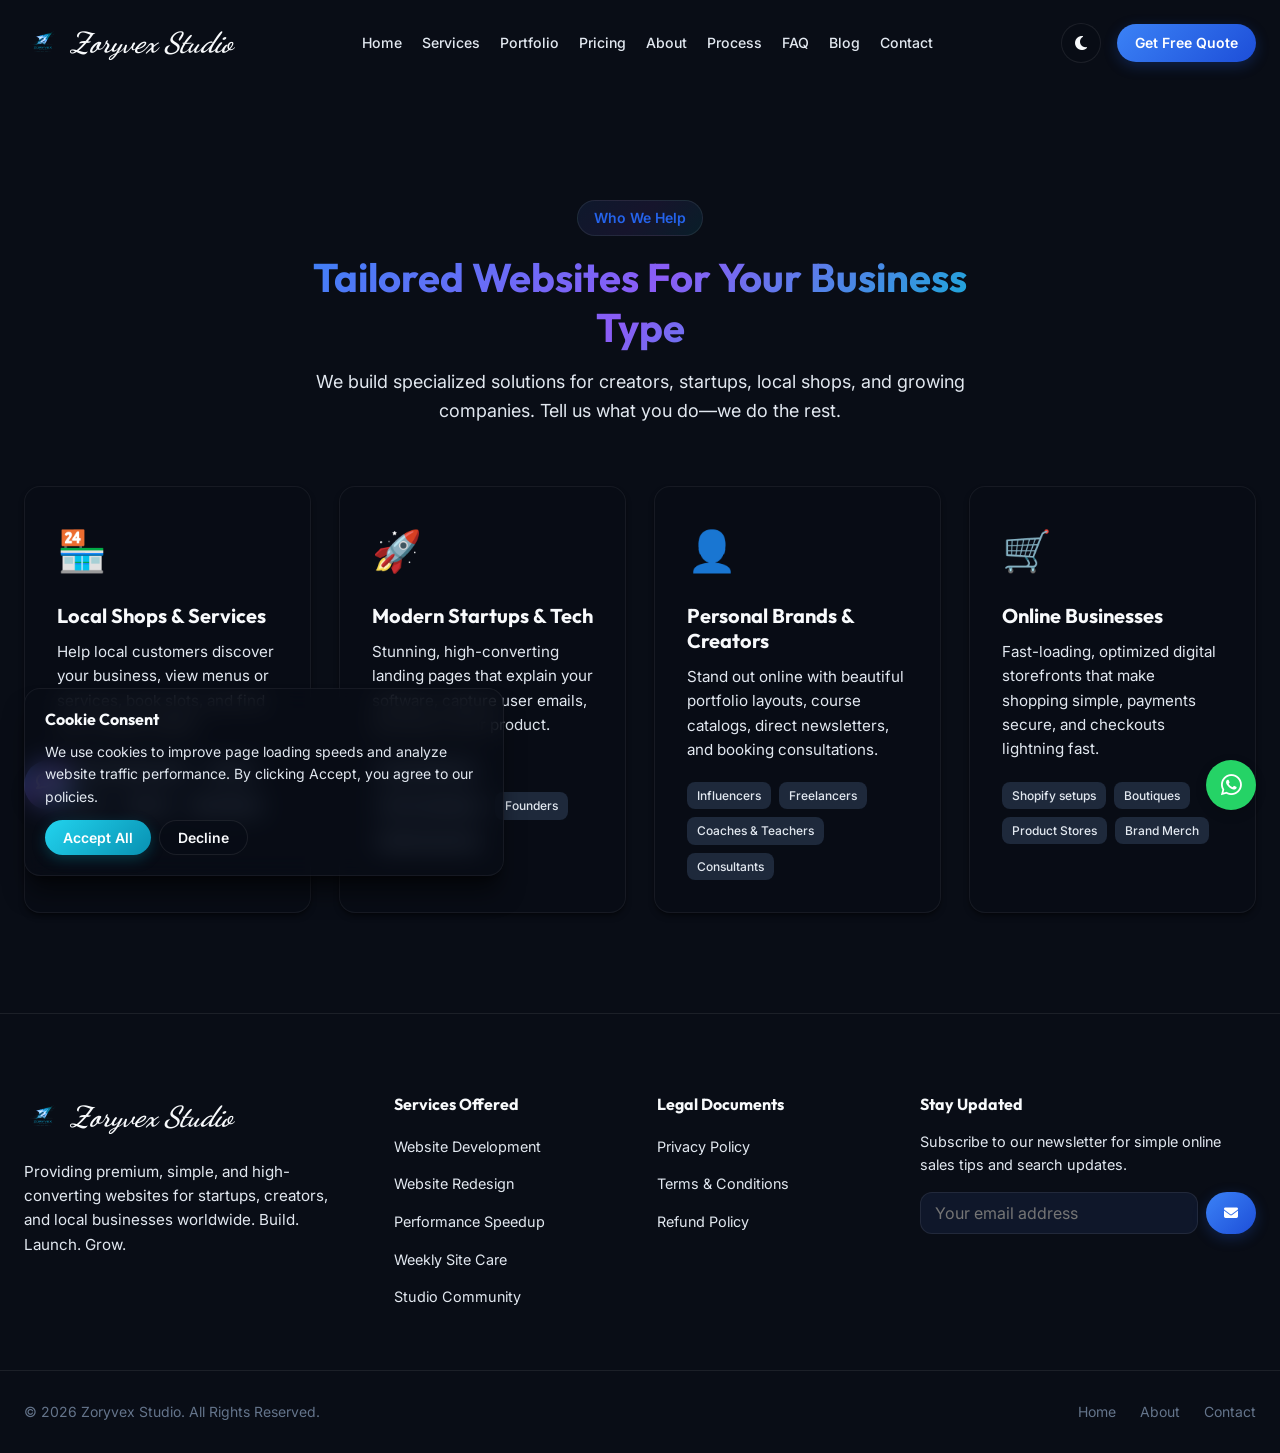
==== commit 6700c108: "Add Studio Community link to footers of all pages in the codebase" ====
--- a/about.html
+++ b/about.html
@@ -211,6 +211,7 @@
           <li><a href="services.html">Website Redesign</a></li>
           <li><a href="services.html">Performance Speedup</a></li>
           <li><a href="services.html">Weekly Site Care</a></li>
+          <li><a href="community.html">Studio Community</a></li>
         </ul>
       </div>
 
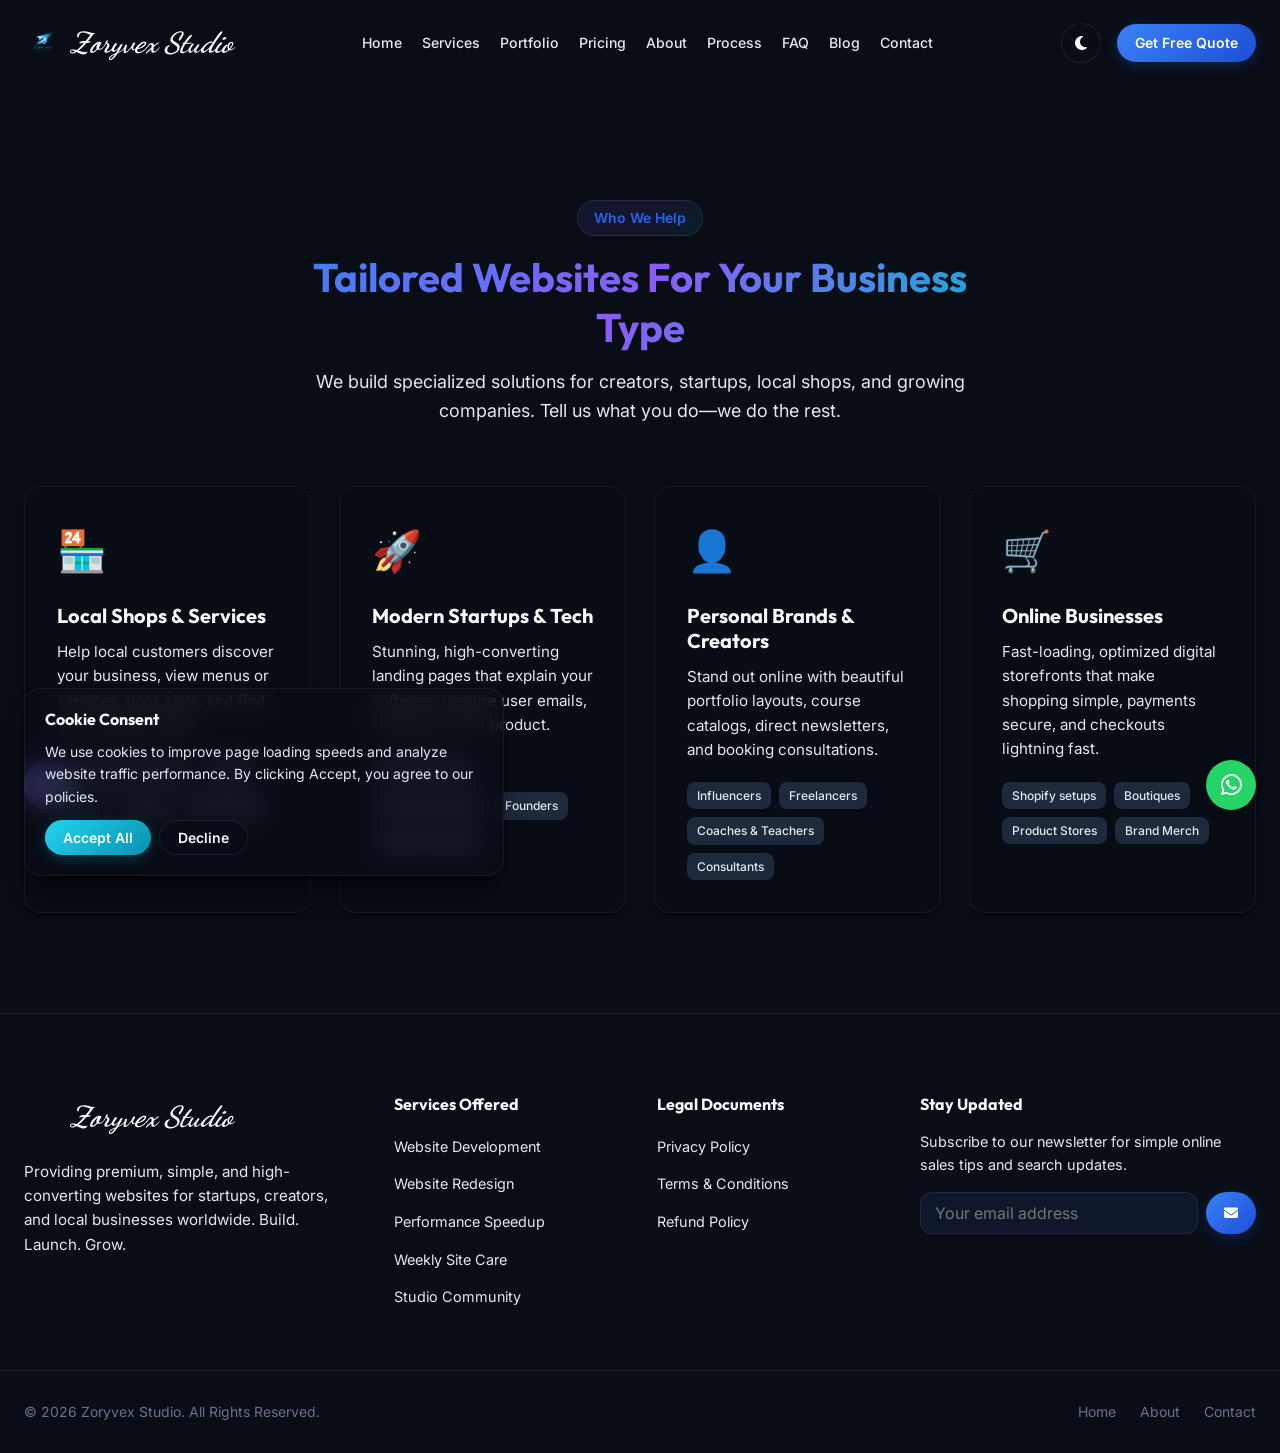
==== commit 2dda98aa: "Expose window.goNextStep and window.goPrevStep globally and link them to inline button click events " ====
--- a/about.html
+++ b/about.html
@@ -300,6 +300,6 @@
   </div>
 
   <!-- Core JavaScript -->
-  <script src="js/app.js"></script>
+  <script src="js/app.js?v=3"></script>
 </body>
 </html>
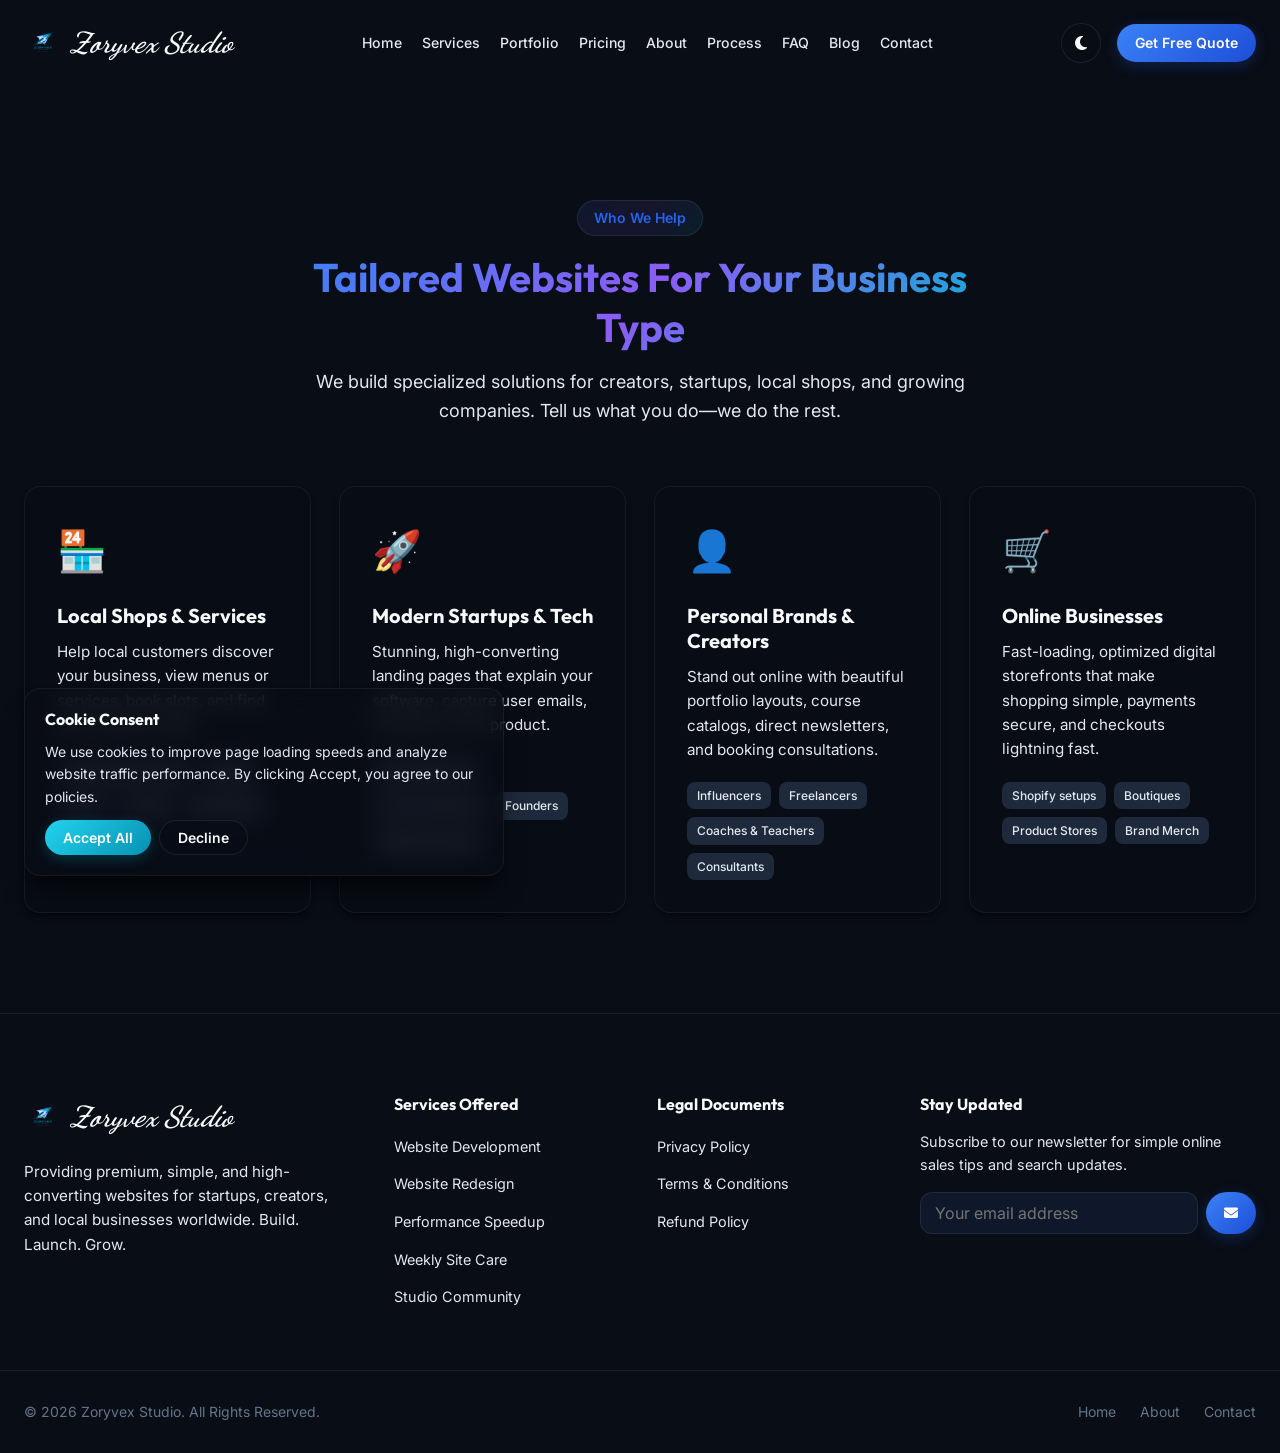
==== commit b60cf6a5: "Remove floating WhatsApp button and Live Chat widgets from all pages of the website" ====
--- a/about.html
+++ b/about.html
@@ -249,10 +249,6 @@
   <!-- ==========================================
        FLOATING WHATSAPP BUTTON
        ========================================== -->
-  <a href="https://wa.me/15559028822" class="floating-whatsapp" target="_blank" aria-label="Chat on WhatsApp">
-    <i class="fab fa-whatsapp"></i>
-  </a>
-
   <!-- ==========================================
        BACK TO TOP BUTTON
        ========================================== -->
@@ -263,30 +259,6 @@
   <!-- ==========================================
        LIVE CHAT WIDGET
        ========================================== -->
-  <div class="live-chat-widget">
-    <button id="chat-toggle" class="chat-toggle-btn" aria-label="Open Help Chat">
-      <i class="far fa-comments"></i>
-    </button>
-    
-    <div id="chat-box" class="chat-box glass-card">
-      <div class="chat-header">
-        <h4>Zoryvex Studio Helper</h4>
-        <span id="close-chat" class="close-chat">&times;</span>
-      </div>
-      
-      <div id="chat-messages" class="chat-messages">
-        <div class="chat-msg bot">
-          Hey there! 👋 Welcome to Zoryvex Studio. How can we help grow your business online today?
-        </div>
-      </div>
-
-      <div class="chat-input-area">
-        <input type="text" id="chat-input" placeholder="Type a message..." aria-label="Chat input message">
-        <button id="chat-send" class="chat-send-btn" aria-label="Send message"><i class="fas fa-paper-plane"></i></button>
-      </div>
-    </div>
-  </div>
-
   <!-- ==========================================
        COOKIE CONSENT BANNER
        ========================================== -->
@@ -300,6 +272,6 @@
   </div>
 
   <!-- Core JavaScript -->
-  <script src="js/app.js?v=3"></script>
+  <script src="js/app.js?v=4"></script>
 </body>
 </html>
